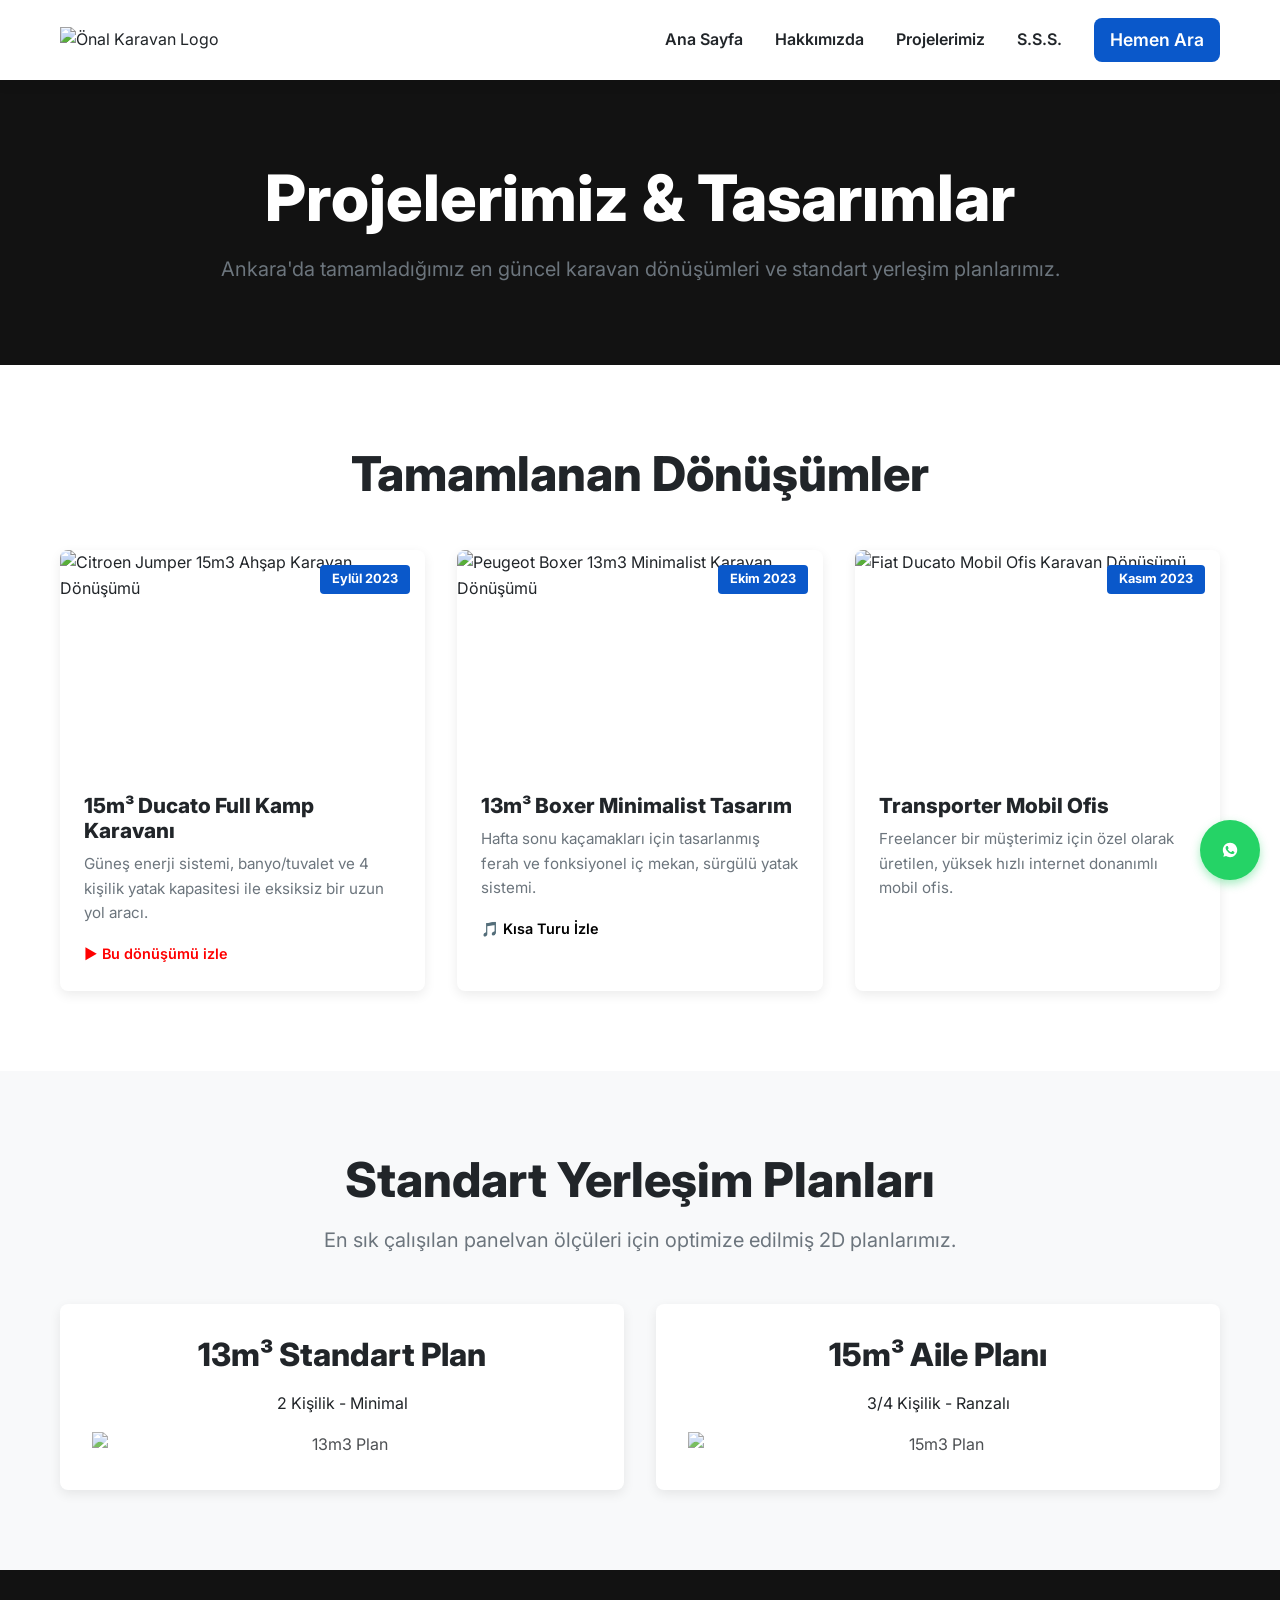
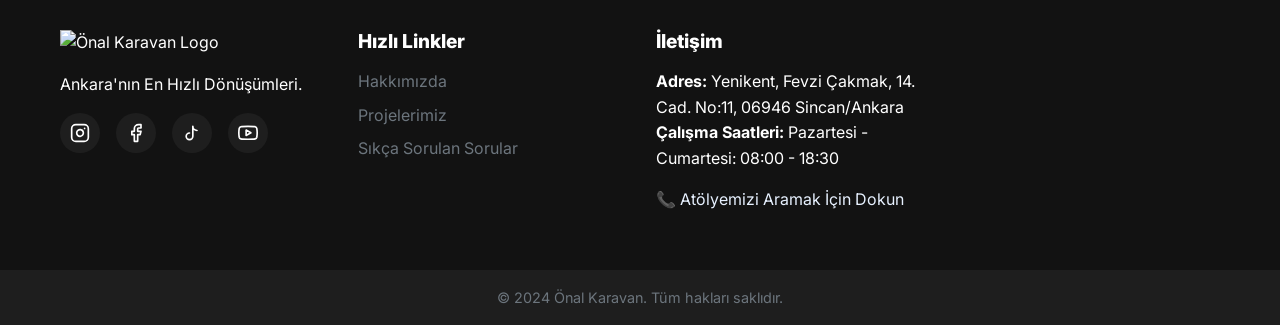
==== Onal_KaravanV3/galeri.html @ 4fa19313 "feat: launch premium V3 website with overhauled UI/UX and new documentation" ====
<!DOCTYPE html>
<html lang="tr">
<head>
    <meta charset="UTF-8">
    <meta name="viewport" content="width=device-width, initial-scale=1.0">
    <meta name="description" content="Önal Karavan galeri ve projeler. Ankara karavan imalatı öncesi/sonrası dönüşümleri ve 2D standart yerleşim planları.">
    <title>Galeri ve Projeler | Önal Karavan Ankara</title>
    <link rel="icon" href="data:image/svg+xml,<svg xmlns='http://www.w3.org/2000/svg' viewBox='0 0 100 100'><text y='.9em' font-size='90'>🚐</text></svg>">
    <link rel="stylesheet" href="css/style.css">
    <link rel="preconnect" href="https://fonts.googleapis.com">
    <link rel="preconnect" href="https://fonts.gstatic.com" crossorigin>
    <link href="https://fonts.googleapis.com/css2?family=Inter:wght@400;600;800&display=swap" rel="stylesheet">
</head>
    <header class="main-header">
        <div class="container header-container">
            <a href="index.html" class="logo">
                <img src="images/logo.png" alt="Önal Karavan Logo">
            </a>
            <button class="menu-toggle" id="mobile-menu-btn" aria-label="Menüyü Aç">
                <svg viewBox="0 0 24 24" width="24" height="24" fill="currentColor">
                    <path d="M3 18h18v-2H3v2zm0-5h18v-2H3v2zm0-7v2h18V6H3z"/>
                </svg>
            </button>
            <div class="menu-backdrop"></div>
            <nav class="main-nav">
                <div class="mobile-menu-header">
                    <span class="logo-text">Menü</span>
                    <button class="menu-close" aria-label="Menüyü Kapat">
                        <svg viewBox="0 0 24 24" width="24" height="24" fill="currentColor"><path d="M19 6.41L17.59 5 12 10.59 6.41 5 5 6.41 10.59 12 5 17.59 6.41 19 12 13.41 17.59 19 19 17.59 13.41 12z"/></svg>
                    </button>
                </div>
                <ul class="nav-links">
                    <li><a href="index.html">Ana Sayfa</a></li>
                    <li><a href="hakkimizda.html">Hakkımızda</a></li>
                    <li><a href="galeri.html">Projelerimiz</a></li>
                    <li><a href="sss.html">S.S.S.</a></li>
                    <li><a href="tel:05053507177" class="btn btn-primary" style="padding: 8px 16px;">Hemen Ara</a></li>
                </ul>
            </nav>
        </div>
    </header>

    <main>
        <!-- Page Header -->
        <section class="page-header" style="background-color: var(--bg-dark); color: var(--text-light); padding: 80px 0; text-align: center;">
            <div class="container">
                <h1 style="color: var(--text-light)">Projelerimiz & Tasarımlar</h1>
                <p class="subtitle" style="color: var(--text-muted)">Ankara'da tamamladığımız en güncel karavan dönüşümleri ve standart yerleşim planlarımız.</p>
            </div>
        </section>

        <!-- Project Gallery -->
        <section class="gallery-section section-padding">
            <div class="container">
                <h2 class="text-center mb-3">Tamamlanan Dönüşümler</h2>
                <div class="gallery-grid">
                    <!-- Project 1 -->
                    <div class="project-card">
                        <div class="project-img-wrapper">
                            <img src="images/galeri-1.jpg" alt="Citroen Jumper 15m3 Ahşap Karavan Dönüşümü" class="project-img" loading="lazy">
                            <span class="badge">Eylül 2023</span>
                        </div>
                        <div class="project-info">
                            <h3>15m³ Ducato Full Kamp Karavanı</h3>
                            <p>Güneş enerji sistemi, banyo/tuvalet ve 4 kişilik yatak kapasitesi ile eksiksiz bir uzun yol aracı.</p>
                            <div class="project-links mt-1">
                                <a href="#" class="social-link yt-link" aria-label="YouTube Videosunu İzle">▶ Bu dönüşümü izle</a>
                            </div>
                        </div>
                    </div>
                    <!-- Project 2 -->
                    <div class="project-card">
                        <div class="project-img-wrapper">
                            <img src="images/galeri-2.jpg" alt="Peugeot Boxer 13m3 Minimalist Karavan Dönüşümü" class="project-img" loading="lazy">
                            <span class="badge">Ekim 2023</span>
                        </div>
                        <div class="project-info">
                            <h3>13m³ Boxer Minimalist Tasarım</h3>
                            <p>Hafta sonu kaçamakları için tasarlanmış ferah ve fonksiyonel iç mekan, sürgülü yatak sistemi.</p>
                            <div class="project-links mt-1">
                                <a href="#" class="social-link tk-link" aria-label="TikTok Videosunu İzle">🎵 Kısa Turu İzle</a>
                            </div>
                        </div>
                    </div>
                    <!-- Project 3 -->
                    <div class="project-card">
                        <div class="project-img-wrapper">
                            <img src="images/galeri-3.jpg" alt="Fiat Ducato Mobil Ofis Karavan Dönüşümü" class="project-img" loading="lazy">
                            <span class="badge">Kasım 2023</span>
                        </div>
                        <div class="project-info">
                            <h3>Transporter Mobil Ofis</h3>
                            <p>Freelancer bir müşterimiz için özel olarak üretilen, yüksek hızlı internet donanımlı mobil ofis.</p>
                        </div>
                    </div>
                </div>
            </div>
        </section>

        <!-- Layout Plans -->
        <section class="plans-section section-padding" style="background-color: var(--bg-offwhite)">
            <div class="container">
                <h2 class="text-center mb-1">Standart Yerleşim Planları</h2>
                <p class="subtitle text-center mb-3">En sık çalışılan panelvan ölçüleri için optimize edilmiş 2D planlarımız.</p>
                <div class="plans-grid" style="display: grid; grid-template-columns: repeat(auto-fit, minmax(300px, 1fr)); gap: 2rem;">
                    <div class="plan-card" style="background:var(--bg-white); padding:2rem; border-radius:var(--border-radius); box-shadow:var(--box-shadow); text-align:center;">
                        <h3>13m³ Standart Plan</h3>
                        <p class="text-muted mb-1">2 Kişilik - Minimal</p>
                        <img src="https://images.unsplash.com/photo-1614620583792-74f0c7414df1?auto=format&fit=crop&w=400&q=80" alt="13m3 Plan" style="width:100%; height:auto; opacity:0.8;" loading="lazy">
                    </div>
                    <div class="plan-card" style="background:var(--bg-white); padding:2rem; border-radius:var(--border-radius); box-shadow:var(--box-shadow); text-align:center;">
                        <h3>15m³ Aile Planı</h3>
                        <p class="text-muted mb-1">3/4 Kişilik - Ranzalı</p>
                        <img src="https://images.unsplash.com/photo-1594918731557-0401d81bcbb9?auto=format&fit=crop&w=400&q=80" alt="15m3 Plan" style="width:100%; height:auto; opacity:0.8;" loading="lazy">
                    </div>
                </div>
            </div>
        </section>
    </main>

    <footer class="main-footer">
        <div class="container footer-container">
            <div class="footer-col brand-col">
                <a href="index.html" class="logo footer-logo">
                    <img src="images/logo.png" alt="Önal Karavan Logo">
                </a>
                <p class="mt-1">Ankara'nın En Hızlı Dönüşümleri.</p>
                <div class="social-icons mt-1">
                    <a href="https://www.instagram.com/onalkaravan/" target="_blank" rel="noopener noreferrer" aria-label="Instagram">
                        <svg xmlns="http://www.w3.org/2000/svg" width="20" height="20" viewBox="0 0 24 24" fill="none" stroke="currentColor" stroke-width="2" stroke-linecap="round" stroke-linejoin="round"><rect x="2" y="2" width="20" height="20" rx="5" ry="5"></rect><path d="M16 11.37A4 4 0 1 1 12.63 8 4 4 0 0 1 16 11.37z"></path><line x1="17.5" y1="6.5" x2="17.51" y2="6.5"></line></svg>
                    </a>
                    <a href="https://www.facebook.com/people/%C3%96nal-Karavan/100069736762715/" target="_blank" rel="noopener noreferrer" aria-label="Facebook">
                        <svg xmlns="http://www.w3.org/2000/svg" width="20" height="20" viewBox="0 0 24 24" fill="none" stroke="currentColor" stroke-width="2" stroke-linecap="round" stroke-linejoin="round"><path d="M18 2h-3a5 5 0 0 0-5 5v3H7v4h3v8h4v-8h3l1-4h-4V7a1 1 0 0 1 1-1h3z"></path></svg>
                    </a>
                    <a href="https://www.tiktok.com/@onalkaravan" target="_blank" rel="noopener noreferrer" aria-label="TikTok">
                        <svg xmlns="http://www.w3.org/2000/svg" width="20" height="20" viewBox="0 0 24 24" fill="none" stroke="currentColor" stroke-width="2" stroke-linecap="round" stroke-linejoin="round"><path d="M9 12a4 4 0 1 0 4 4V4a5 5 0 0 0 5 5"></path></svg>
                    </a>
                    <a href="https://www.youtube.com/@%C3%B6nalkaravan" target="_blank" rel="noopener noreferrer" aria-label="YouTube">
                        <svg xmlns="http://www.w3.org/2000/svg" width="20" height="20" viewBox="0 0 24 24" fill="none" stroke="currentColor" stroke-width="2" stroke-linecap="round" stroke-linejoin="round"><path d="M22.54 6.42a2.78 2.78 0 0 0-1.94-2C18.88 4 12 4 12 4s-6.88 0-8.6.46a2.78 2.78 0 0 0-1.94 2A29 29 0 0 0 1 11.75a29 29 0 0 0 .46 5.33 2.78 2.78 0 0 0 1.94 2c1.72.46 8.6.46 8.6.46s6.88 0 8.6-.46a2.78 2.78 0 0 0 1.94-2 29 29 0 0 0 .46-5.33 29 29 0 0 0-.46-5.33z"></path><polygon points="9.75 15.02 15.5 11.75 9.75 8.48 9.75 15.02"></polygon></svg>
                    </a>
                </div>
            </div>
            <div class="footer-col links-col">
                <h3>Hızlı Linkler</h3>
                <ul>
                    <li><a href="hakkimizda.html">Hakkımızda</a></li>
                    <li><a href="galeri.html">Projelerimiz</a></li>
                    <li><a href="sss.html">Sıkça Sorulan Sorular</a></li>
                </ul>
            </div>
            <div class="footer-col contact-col">
                <h3>İletişim</h3>
                <p><strong>Adres:</strong> Yenikent, Fevzi Çakmak, 14. Cad. No:11, 06946 Sincan/Ankara</p>
                <p><strong>Çalışma Saatleri:</strong> Pazartesi - Cumartesi: 08:00 - 18:30</p>
                <a href="tel:05053507177" class="footer-tel mt-1" style="display:block; color:var(--accent-blue-light)">📞 Atölyemizi Aramak İçin Dokun</a>
            </div>
            <div class="footer-col map-col">
                <div class="map-placeholder">
                    <iframe src="https://www.google.com/maps/embed?pb=!1m18!1m12!1m3!1d3055.515059894135!2d32.50874397638715!3d40.019278479733146!2m3!1f0!2f0!3f0!3m2!1i1024!2i768!4f13.1!3m3!1m2!1s0x14d331cbfb7247f9%3A0xa8d58f60cd1d45d2!2s%C3%96nal%20Karavan!5e0!3m2!1sen!2str!4v1776368117786!5m2!1sen!2str" width="100%" height="200" style="border:0; border-radius:var(--border-radius);" allowfullscreen="" loading="lazy" referrerpolicy="no-referrer-when-downgrade"></iframe>
                </div>
            </div>
        </div>
        <div class="footer-bottom mt-2">
            <div class="container text-center">
                <p>&copy; 2024 Önal Karavan. Tüm hakları saklıdır.</p>
            </div>
        </div>
    </footer>

    <a href="https://wa.me/905053507177?text=Merhaba%20Önal%20Karavan%2C%20dönüşüm%20ve%20tamirat%20hakkında%20bilgi%20almak%20istiyorum." class="floating-wa" target="_blank" rel="noopener noreferrer" aria-label="WhatsApp Destek">
        <svg viewBox="0 0 24 24" width="30" height="30" fill="white" aria-hidden="true">
            <title>WhatsApp ile İletişime Geçin</title>
            <path d="M12.031 6.172c-3.181 0-5.767 2.586-5.768 5.766-.001 1.298.38 2.27 1.019 3.287l-.582 2.128 2.182-.573c.978.58 1.911.928 3.145.929 3.178 0 5.767-2.587 5.768-5.766.001-3.187-2.575-5.77-5.764-5.771zm3.392 8.244c-.144.405-.837.774-1.17.824-.299.045-.677.063-1.092-.069-.252-.08-.575-.187-.988-.365-1.739-.751-2.874-2.502-2.961-2.617-.087-.116-.708-.94-.708-1.793s.448-1.273.607-1.446c.159-.173.346-.217.462-.217l.332.006c.106.005.249-.04.39.298.144.347.491 1.2.534 1.287.043.087.072.188.014.304-.058.116-.087.188-.173.289l-.26.304c-.087.086-.177.18-.076.354.101.174.449.741.964 1.201.662.591 1.221.774 1.394.86s.274.072.376-.043c.101-.116.433-.506.549-.68.116-.173.231-.144.39-.087.159.058 1.011.477 1.184.564.173.087.289.129.332.202.043.073.043.423-.101.827z"></path>
        </svg>
    </a>

    <script src="js/main.js"></script>
</html>
---- Onal_KaravanV3/css/style.css ----
/* ==========================================================================
   1. VARIABLES & BASE
   ========================================================================== */
:root {
    --bg-white: #FFFFFF;
    --bg-offwhite: #F8F9FA;
    --bg-dark: #121212;
    --bg-dark-accent: #1E1E1E;
    
    --accent-blue: #0A58CA; /* Powerful Blue */
    --accent-blue-hover: #084298;
    --accent-blue-light: #E7F1FF;
    
    --text-dark: #212529;
    --text-light: #FFFFFF;
    --text-muted: #6C757D;
    
    --success-green: #25D366; /* WhatsApp Green */
    --success-green-hover: #128C7E;
    
    --font-main: 'Inter', sans-serif;
    --border-radius: 8px;
    --transition-fast: 0.2s ease-in-out;
    --transition-normal: 0.3s ease-in-out;
    --box-shadow: 0 4px 12px rgba(0,0,0,0.08);
}

/* Base Reset */
* {
    margin: 0;
    padding: 0;
    box-sizing: border-box;
}

body {
    font-family: var(--font-main);
    color: var(--text-dark);
    background-color: var(--bg-white);
    line-height: 1.6;
    overflow-x: hidden;
    padding-top: 80px; /* Offset for fixed header */
}

img {
    max-width: 100%;
    height: auto;
    display: block;
}

a {
    text-decoration: none;
    color: inherit;
    transition: color var(--transition-fast);
}

button {
    font-family: inherit;
    cursor: pointer;
    border: none;
    background: none;
}

ul {
    list-style: none;
}

/* ==========================================================================
   2. UTILITIES & TYPOGRAPHY
   ========================================================================== */
.container {
    width: 100%;
    max-width: 1200px;
    margin: 0 auto;
    padding: 0 20px;
}

.text-center { text-align: center; }
.mt-1 { margin-top: 1rem; }
.mt-2 { margin-top: 2rem; }
.mt-3 { margin-top: 3rem; }
.mt-4 { margin-top: 4rem; }
.mb-1 { margin-bottom: 1rem; }
.mb-2 { margin-bottom: 2rem; }
.mb-3 { margin-bottom: 3rem; }
.mb-4 { margin-bottom: 4rem; }

.section-padding {
    padding: 80px 0;
}
@media (max-width: 768px) {
    .section-padding {
        padding: 40px 0;
    }
}

/* Typography */
h1, h2, h3, h4 {
    font-weight: 800;
    line-height: 1.2;
    margin-bottom: 1rem;
}

h1 { font-size: clamp(2rem, 8vw, 4rem); }
h2 { font-size: clamp(2rem, 4vw, 3rem); }
h3 { font-size: clamp(1.5rem, 3vw, 2rem); }

.subtitle {
    font-size: 1.25rem;
    color: var(--text-muted);
    font-weight: 400;
}

/* Buttons */
.btn {
    display: inline-flex;
    align-items: center;
    justify-content: center;
    padding: 14px 28px;
    font-weight: 600;
    font-size: 1.1rem;
    border-radius: var(--border-radius);
    transition: all var(--transition-fast);
}

.btn-primary {
    background-color: var(--accent-blue);
    color: var(--text-light);
}

.btn-primary:hover {
    background-color: var(--accent-blue-hover);
    transform: translateY(-2px);
    box-shadow: 0 6px 16px rgba(10, 88, 202, 0.3);
}

/* ==========================================================================
   3. LAYOUT (HEADER, MENU, FOOTER)
   ========================================================================== */
/* Header & Navigation */
.main-header {
    background-color: var(--bg-white);
    box-shadow: var(--box-shadow);
    position: fixed;
    top: 0;
    width: 100%;
    z-index: 1000;
    transition: transform 0.3s ease-in-out;
}

.nav-hidden {
    transform: translateY(-100%);
}

.header-container {
    display: flex;
    justify-content: space-between;
    align-items: center;
    height: 80px;
}

.logo {
    display: flex;
    align-items: center;
}

.logo-text {
    font-size: 1.5rem;
    font-weight: 800;
    color: var(--text-dark);
    letter-spacing: -0.5px;
}

.logo-accent {
    color: var(--accent-blue);
}

.main-nav .nav-links {
    display: flex;
    align-items: center;
    gap: 2rem;
}

.nav-links a:not(.btn) {
    font-weight: 600;
    color: var(--text-dark);
    position: relative;
    padding-bottom: 4px;
}

.nav-links a:not(.btn)::after {
    content: '';
    position: absolute;
    width: 0;
    height: 2px;
    bottom: -5px;
    left: 0;
    background-color: var(--accent-blue);
    transition: width 0.3s ease-in-out;
}

.nav-links a:not(.btn):hover::after {
    width: 100%;
}

/* Mobile Menu Toggle */
.menu-toggle {
    display: none;
    color: var(--text-dark);
}

/* Footer */
.main-footer {
    background-color: var(--bg-dark);
    color: var(--text-light);
    padding-top: 60px;
}

.footer-container {
    display: grid;
    grid-template-columns: repeat(auto-fit, minmax(250px, 1fr));
    gap: 2rem;
    margin-bottom: 2rem;
}

.footer-col h3 {
    font-size: 1.2rem;
    margin-bottom: 1rem;
    color: var(--text-light);
}

.footer-col ul li {
    margin-bottom: 0.5rem;
}

.footer-col ul li a {
    color: var(--text-muted);
}

.footer-col ul li a:hover {
    color: var(--text-light);
}

.social-icons {
    display: flex;
    gap: 1rem;
}

.social-icons a {
    display: flex;
    align-items: center;
    justify-content: center;
    width: 40px;
    height: 40px;
    background-color: var(--bg-dark-accent);
    border-radius: 50%;
    color: var(--text-light);
    transition: all var(--transition-normal);
}

.social-icons a:hover {
    transform: scale(1.15) translateY(-3px);
}

.social-icons a[aria-label="Instagram"]:hover {
    background: radial-gradient(circle at 30% 107%, #fdf497 0%, #fdf497 5%, #fd5949 45%, #d6249f 60%, #285AEB 90%);
    box-shadow: 0 6px 15px rgba(214, 36, 159, 0.4);
}

.social-icons a[aria-label="Facebook"]:hover {
    background-color: #1877F2;
    box-shadow: 0 6px 15px rgba(24, 119, 242, 0.4);
}

.social-icons a[aria-label="TikTok"]:hover {
    background-color: #000000;
    box-shadow: -2px 6px 10px rgba(254, 44, 85, 0.4), 2px 6px 10px rgba(37, 244, 238, 0.4);
}

.social-icons a[aria-label="YouTube"]:hover {
    background-color: #FF0000;
    box-shadow: 0 6px 15px rgba(255, 0, 0, 0.4);
}

.footer-bottom {
    background-color: var(--bg-dark-accent);
    padding: 1rem 0;
    color: var(--text-muted);
    font-size: 0.9rem;
}

/* Floating WhatsApp */
.floating-wa {
    position: fixed;
    bottom: 20px;
    right: 20px;
    background-color: var(--success-green);
    color: white;
    width: 60px;
    height: 60px;
    border-radius: 50%;
    display: flex;
    align-items: center;
    justify-content: center;
    box-shadow: 0 4px 10px rgba(37, 211, 102, 0.4);
    z-index: 999;
    transition: transform var(--transition-fast), background-color var(--transition-fast);
}

.floating-wa:hover {
    transform: scale(1.1);
    background-color: var(--success-green-hover);
}

.menu-backdrop {
    display: none;
    position: fixed;
    top: 0; left: 0; width: 100%; height: 100%;
    background: rgba(0,0,0,0.6);
    z-index: 998;
    opacity: 0;
    transition: opacity var(--transition-normal);
}
.menu-backdrop.active {
    display: block;
    opacity: 1;
}

.mobile-menu-header {
    display: none;
}

/* Mobile Responsive Adjustments */
@media (max-width: 768px) {
    .menu-toggle {
        display: block;
    }
    
    .mobile-menu-header {
        display: flex;
        justify-content: space-between;
        align-items: center;
        width: 100%;
        padding: 0 1rem 1rem 1rem;
        border-bottom: 1px solid rgba(0,0,0,0.1);
        margin-bottom: 1rem;
    }
    .menu-close {
        background: none;
        border: none;
        font-size: 1.5rem;
        color: var(--text-dark);
        cursor: pointer;
    }

    .main-nav {
        position: fixed;
        top: 0;
        right: -100%;
        width: 85%;
        max-width: 320px;
        height: 100vh;
        background-color: var(--bg-white);
        box-shadow: -4px 0 10px rgba(0,0,0,0.1);
        display: flex;
        flex-direction: column;
        padding: 2rem 1rem;
        z-index: 999;
        transition: right var(--transition-normal);
    }
    
    .main-nav.active {
        right: 0;
    }
    
    .main-nav .nav-links {
        flex-direction: column;
        gap: 1.5rem;
        align-items: flex-start;
        padding-left: 1rem;
    }
    
    .footer-container {
        grid-template-columns: 1fr;
        gap: 2rem;
    }
}

/* ==========================================================================
   4. PAGE & COMPONENT STYLES
   ========================================================================== */
/* --- Home Page Specific Styles --- */

/* Hero Section */
.hero-section {
    position: relative;
    height: 85vh;
    min-height: 600px;
    display: flex;
    align-items: center;
    justify-content: center;
    color: var(--text-light);
    overflow: hidden;
    clip-path: polygon(0 0, 100% 0, 100% calc(100% - 80px), 0 100%);
}

.hero-bg {
    position: absolute;
    top: 0;
    left: 0;
    width: 100%;
    height: 100%;
    z-index: -1;
}

.hero-img {
    width: 100%;
    height: 100%;
    object-fit: cover;
}

.hero-overlay {
    position: absolute;
    top: 0;
    left: 0;
    width: 100%;
    height: 100%;
    background: linear-gradient(to right, rgba(0,0,0,0.8) 0%, rgba(0,0,0,0.5) 50%, rgba(0,0,0,0.2) 100%);
}



.hero-content {
    position: relative;
    z-index: 3;
    max-width: 800px;
}

.hero-content h1 {
    color: var(--text-light);
    text-shadow: 0 4px 12px rgba(0,0,0,0.6);
}

.text-accent {
    color: var(--accent-blue);
    display: block;
}

.hero-subtext {
    font-size: 1.2rem;
    max-width: 600px;
    text-shadow: 0 4px 12px rgba(0,0,0,0.8);
}

/* Services Grid */
.services-section {
    background-color: #F3F4F6;
    position: relative;
}

.services-grid {
    display: grid;
    grid-template-columns: repeat(2, 1fr);
    gap: 2rem;
}

.service-card {
    background-color: #FFFFFF;
    padding: 2.5rem;
    border-radius: 16px;
    transition: transform var(--transition-normal), box-shadow var(--transition-normal);
    box-shadow: 0 10px 25px -5px rgba(0, 0, 0, 0.05);
}

.service-card:hover {
    transform: translateY(-5px);
    box-shadow: 0 15px 35px rgba(0,0,0,0.12);
}

.service-icon {
    font-size: 2.5rem;
    margin-bottom: 1rem;
    background-color: var(--accent-blue-light);
    width: 60px;
    height: 60px;
    display: flex;
    align-items: center;
    justify-content: center;
    border-radius: 12px;
    transition: transform var(--transition-normal);
}

.service-card:hover .service-icon {
    transform: scale(1.1) translateY(-5px);
}

@media (max-width: 768px) {
    .services-grid {
        grid-template-columns: 1fr;
    }
}

/* Trust Section */
.trust-section {
    position: relative;
    padding-bottom: 120px; /* Space for the bottom triangle */
}

.trust-bg-wrapper {
    background-color: var(--accent-blue);
    background-image: linear-gradient(135deg, var(--accent-blue) 0%, var(--accent-blue-hover) 100%);
    padding: 80px 0;
    position: relative;
    z-index: 1;
    clip-path: polygon(0 0, 100% 0, 100% calc(100% - 80px), 0 100%);
}

.checkmarks {
    display: flex;
    justify-content: center;
    gap: 2rem;
    flex-wrap: wrap;
}

.checkmark-item {
    font-size: 1.1rem;
    font-weight: 600;
    color: var(--accent-blue);
    background-color: #FFFFFF;
    box-shadow: 0 4px 12px rgba(0,0,0,0.1);
    padding: 8px 20px;
    border-radius: 50px;
}

/* Slider Section */
.slider-wrapper {
    max-width: 800px;
    margin: 0 auto;
    margin-bottom: 4rem;
    border-radius: var(--border-radius);
    overflow: hidden;
    box-shadow: 0 15px 35px rgba(0,0,0,0.2);
    background-color: #000;
    aspect-ratio: 16/9;
}

.slider-container {
    position: relative;
    width: 100%;
    height: 100%;
}

.slide {
    position: absolute;
    top: 0;
    left: 0;
    width: 100%;
    height: 100%;
    opacity: 0;
    transition: opacity 0.8s ease-in-out;
    display: flex;
    align-items: center;
    justify-content: center;
}

.slide.active {
    opacity: 1;
    z-index: 2;
}

.slide img {
    width: 100%;
    height: 100%;
    object-fit: cover;
}

.slide-label {
    position: absolute;
    top: 20px;
    left: 20px;
    background-color: rgba(0,0,0,0.7);
    color: white;
    padding: 8px 16px;
    font-weight: bold;
    border-radius: 4px;
    z-index: 5;
    letter-spacing: 1px;
}

.before-label { border-left: 4px solid #FFC107; }
.after-label { border-left: 4px solid var(--success-green); }

.slider-controls {
    position: absolute;
    top: 50%;
    left: 0;
    width: 100%;
    transform: translateY(-50%);
    display: flex;
    justify-content: space-between;
    padding: 0 1rem;
    z-index: 10;
    pointer-events: none;
}

.slider-btn {
    pointer-events: auto;
    background: rgba(255,255,255,0.2);
    backdrop-filter: blur(4px);
    width: 40px;
    height: 40px;
    border-radius: 50%;
    display: flex;
    align-items: center;
    justify-content: center;
    color: white;
    transition: background var(--transition-fast);
}

.slider-btn:hover {
    background: rgba(255,255,255,0.6);
    color: var(--text-dark);
}

.slider-dots {
    position: absolute;
    bottom: 20px;
    left: 50%;
    transform: translateX(-50%);
    display: flex;
    gap: 0.5rem;
    z-index: 10;
}

.slider-dot {
    width: 10px;
    height: 10px;
    border-radius: 50%;
    background: rgba(255,255,255,0.4);
    cursor: pointer;
    transition: background var(--transition-fast), transform var(--transition-fast);
}

.slider-dot.active {
    background: white;
    transform: scale(1.2);
}

/* Reviews */
.reviews-grid {
    display: grid;
    grid-template-columns: repeat(auto-fit, minmax(280px, 1fr));
    gap: 1.5rem;
    max-width: 800px;
    margin: 0 auto;
}

.review-card {
    background-color: var(--bg-white);
    padding: 2.5rem;
    border-radius: 16px;
    text-align: left;
    box-shadow: 0 10px 30px rgba(0,0,0,0.15);
    position: relative;
    color: var(--text-dark);
    transition: transform 0.3s ease;
}

.review-card:hover {
    transform: translateY(-5px);
}

.review-card::before {
    content: '"';
    font-size: 4rem;
    color: var(--accent-blue-light);
    position: absolute;
    top: 10px;
    right: 20px;
    font-family: Georgia, serif;
    line-height: 1;
    opacity: 0.7;
}

.stars {
    color: #FFC107;
    font-size: 1.2rem;
    margin-bottom: 1rem;
    position: relative;
    z-index: 1;
}

.review-card p {
    font-size: 1.05rem;
    font-style: normal;
    color: #4B5563;
    line-height: 1.6;
    margin-bottom: 1.5rem;
    position: relative;
    z-index: 1;
}

.review-card span {
    font-weight: 700;
    color: var(--accent-blue);
    display: block;
}

/* --- About Page Styles --- */
.about-grid {
    display: grid;
    grid-template-columns: 1fr 1fr;
    gap: 4rem;
    align-items: center;
}

@media (max-width: 768px) {
    .about-grid {
        grid-template-columns: 1fr;
        gap: 2rem;
    }
}

/* --- Gallery Page Styles --- */
.gallery-grid {
    display: grid;
    grid-template-columns: repeat(auto-fill, minmax(280px, 1fr));
    gap: 2rem;
}

.project-card {
    background-color: var(--bg-white);
    border-radius: var(--border-radius);
    overflow: hidden;
    box-shadow: var(--box-shadow);
    transition: transform var(--transition-normal);
}

.project-card:hover {
    transform: translateY(-5px);
}

.project-img-wrapper {
    position: relative;
    height: 220px;
}

.project-img-wrapper img {
    width: 100%;
    height: 100%;
    object-fit: cover;
}

.badge {
    position: absolute;
    top: 15px;
    right: 15px;
    background-color: var(--accent-blue);
    color: white;
    padding: 4px 12px;
    border-radius: 4px;
    font-size: 0.8rem;
    font-weight: bold;
}

.project-info {
    padding: 1.5rem;
}

.project-info h3 {
    font-size: 1.3rem;
    margin-bottom: 0.5rem;
}

.project-info p {
    color: var(--text-muted);
    font-size: 0.95rem;
}

.social-link {
    display: inline-flex;
    align-items: center;
    font-weight: 600;
    font-size: 0.9rem;
}

.yt-link { color: #FF0000; }
.tk-link { color: #000000; }
.social-link:hover { text-decoration: underline; }

/* --- FAQ/Accordion Styles --- */
.accordion {
    display: flex;
    flex-direction: column;
    gap: 1rem;
}

.accordion-item {
    border: 1px solid #E0E0E0;
    border-radius: var(--border-radius);
    background-color: var(--bg-white);
    overflow: hidden;
}

.accordion-header {
    width: 100%;
    text-align: left;
    padding: 1.5rem;
    display: flex;
    justify-content: space-between;
    align-items: center;
    background-color: var(--bg-offwhite);
    font-size: 1.1rem;
    font-weight: 600;
    color: var(--text-dark);
    transition: background-color var(--transition-fast);
}

.accordion-header:hover {
    background-color: #EFEFEF;
}

.accordion-icon {
    font-size: 1.5rem;
    font-weight: 400;
    transition: transform var(--transition-fast);
    color: var(--accent-blue);
}

.accordion-header[aria-expanded="true"] .accordion-icon {
    transform: rotate(45deg);
}

.accordion-content {
    max-height: 0;
    overflow: hidden;
    transition: max-height 0.3s ease-out;
    background-color: var(--bg-white);
}

.accordion-content p {
    padding: 1.5rem;
    padding-top: 0;
    color: var(--text-muted);
}
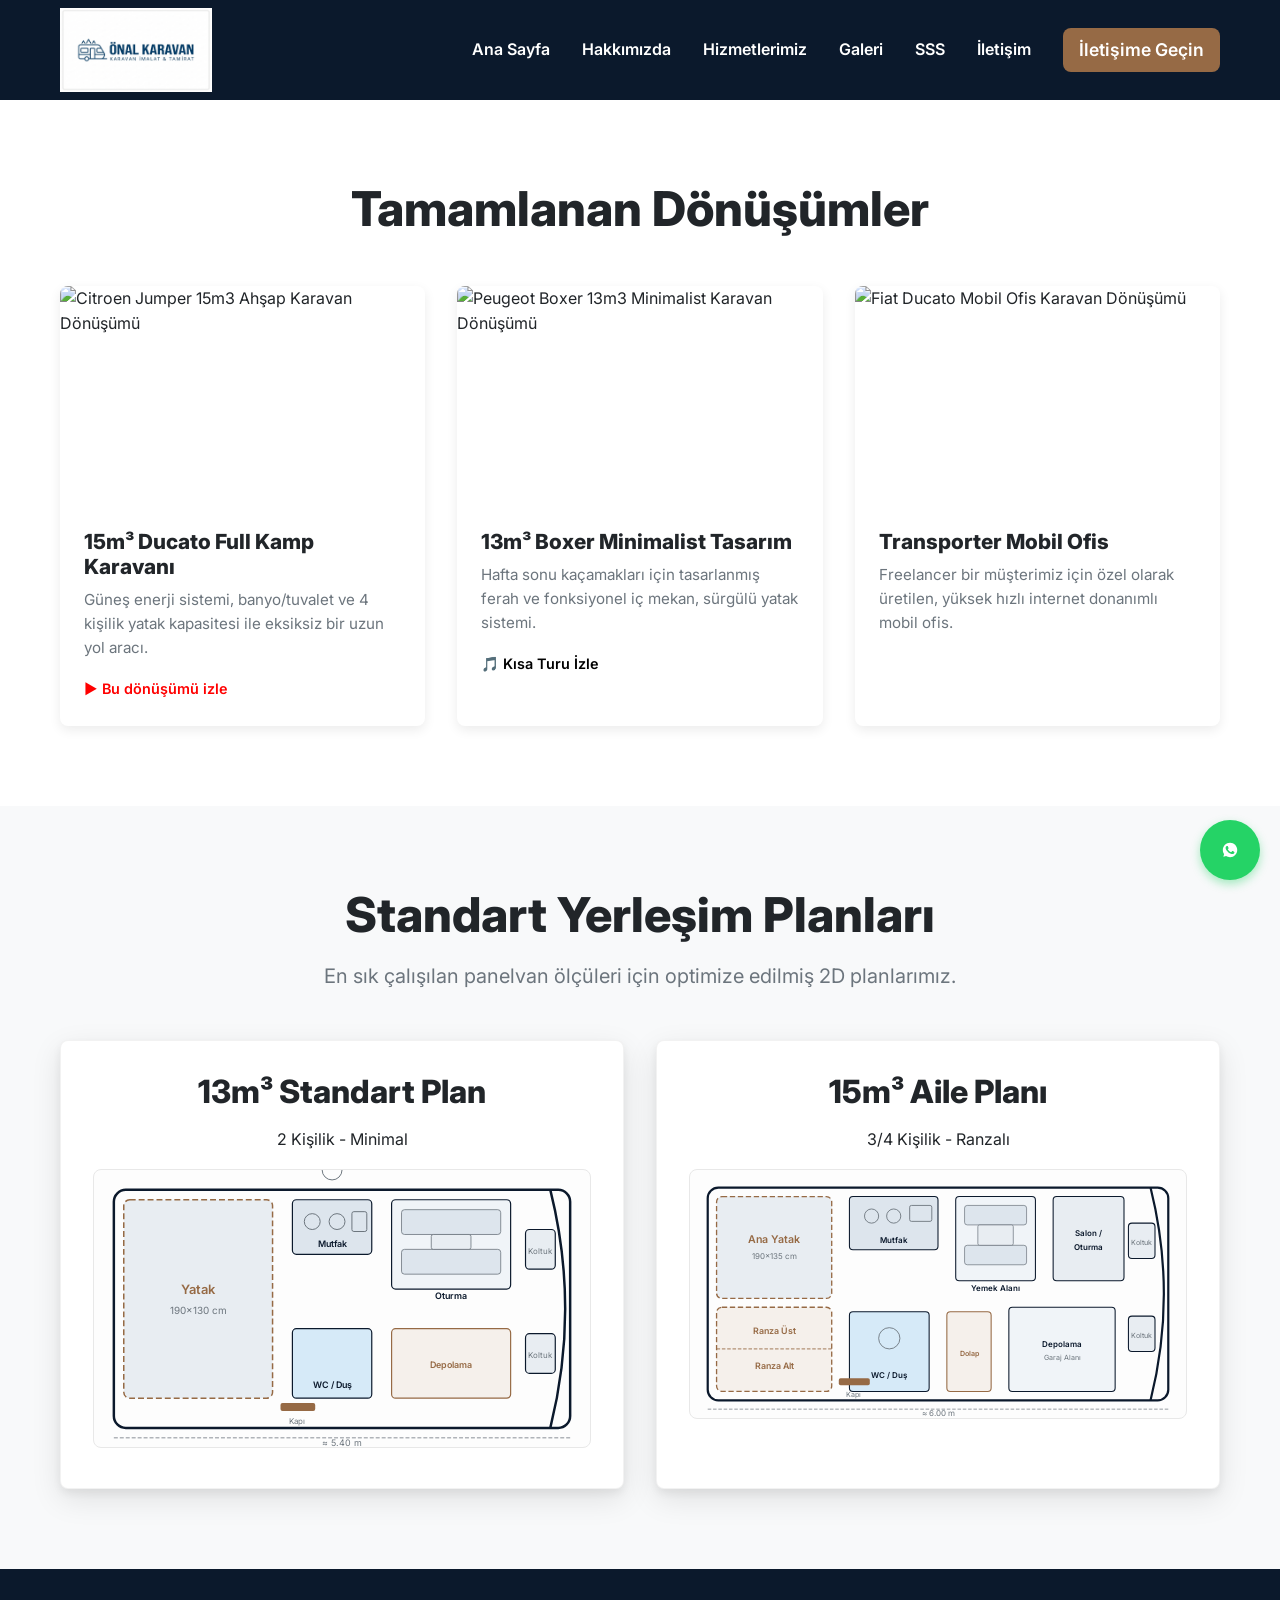
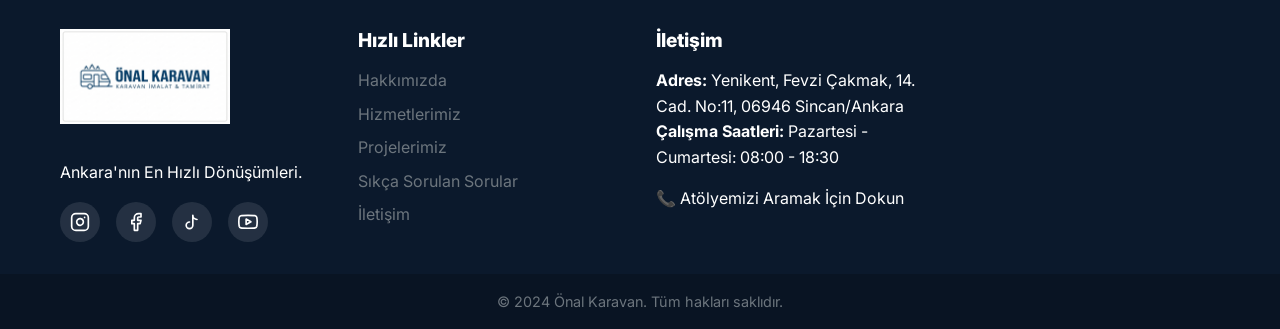
==== commit 801a513f: "Update website: multi-page architecture, premium styling, and automated testimonials" ====
--- a/Onal_KaravanV3/galeri.html
+++ b/Onal_KaravanV3/galeri.html
@@ -11,10 +11,11 @@
     <link rel="preconnect" href="https://fonts.gstatic.com" crossorigin>
     <link href="https://fonts.googleapis.com/css2?family=Inter:wght@400;600;800&display=swap" rel="stylesheet">
 </head>
+<body>
     <header class="main-header">
         <div class="container header-container">
             <a href="index.html" class="logo">
-                <img src="images/logo.png" alt="Önal Karavan Logo">
+                <img src="images/OnalKaravanLogo-BannerVersion.png" alt="Önal Karavan Logo">
             </a>
             <button class="menu-toggle" id="mobile-menu-btn" aria-label="Menüyü Aç">
                 <svg viewBox="0 0 24 24" width="24" height="24" fill="currentColor">
@@ -32,23 +33,17 @@
                 <ul class="nav-links">
                     <li><a href="index.html">Ana Sayfa</a></li>
                     <li><a href="hakkimizda.html">Hakkımızda</a></li>
-                    <li><a href="galeri.html">Projelerimiz</a></li>
-                    <li><a href="sss.html">S.S.S.</a></li>
-                    <li><a href="tel:05053507177" class="btn btn-primary" style="padding: 8px 16px;">Hemen Ara</a></li>
+                    <li><a href="hizmetlerimiz.html">Hizmetlerimiz</a></li>
+                    <li><a href="galeri.html">Galeri</a></li>
+                    <li><a href="sss.html">SSS</a></li>
+                    <li><a href="iletisim.html">İletişim</a></li>
+                    <li><a href="iletisim.html" class="btn btn-primary" style="padding: 8px 16px;">İletişime Geçin</a></li>
                 </ul>
             </nav>
         </div>
     </header>
 
     <main>
-        <!-- Page Header -->
-        <section class="page-header" style="background-color: var(--bg-dark); color: var(--text-light); padding: 80px 0; text-align: center;">
-            <div class="container">
-                <h1 style="color: var(--text-light)">Projelerimiz & Tasarımlar</h1>
-                <p class="subtitle" style="color: var(--text-muted)">Ankara'da tamamladığımız en güncel karavan dönüşümleri ve standart yerleşim planlarımız.</p>
-            </div>
-        </section>
-
         <!-- Project Gallery -->
         <section class="gallery-section section-padding">
             <div class="container">
@@ -103,15 +98,104 @@
                 <h2 class="text-center mb-1">Standart Yerleşim Planları</h2>
                 <p class="subtitle text-center mb-3">En sık çalışılan panelvan ölçüleri için optimize edilmiş 2D planlarımız.</p>
                 <div class="plans-grid" style="display: grid; grid-template-columns: repeat(auto-fit, minmax(300px, 1fr)); gap: 2rem;">
-                    <div class="plan-card" style="background:var(--bg-white); padding:2rem; border-radius:var(--border-radius); box-shadow:var(--box-shadow); text-align:center;">
+                    <div class="plan-card" style="background:var(--bg-white); padding:2rem; border-radius:var(--border-radius); box-shadow: 0 10px 30px rgba(0,0,0,0.1), 0 4px 8px rgba(0,0,0,0.06); border: 1px solid rgba(0,0,0,0.05); text-align:center;">
                         <h3>13m³ Standart Plan</h3>
                         <p class="text-muted mb-1">2 Kişilik - Minimal</p>
-                        <img src="https://images.unsplash.com/photo-1614620583792-74f0c7414df1?auto=format&fit=crop&w=400&q=80" alt="13m3 Plan" style="width:100%; height:auto; opacity:0.8;" loading="lazy">
-                    </div>
-                    <div class="plan-card" style="background:var(--bg-white); padding:2rem; border-radius:var(--border-radius); box-shadow:var(--box-shadow); text-align:center;">
+                        <svg viewBox="0 0 500 280" xmlns="http://www.w3.org/2000/svg" style="width:100%; height:auto; background:#FDFDFD; border-radius:8px; border:1px solid #E8E8E8;" aria-label="13m³ Karavan İç Yerleşim Planı - 2 Kişilik Minimal">
+                            <!-- Van outline -->
+                            <rect x="20" y="20" width="460" height="240" rx="12" ry="12" fill="none" stroke="#0B192C" stroke-width="2.5"/>
+                            <!-- Cab area -->
+                            <path d="M460 20 Q490 140 460 260" fill="none" stroke="#0B192C" stroke-width="2.5"/>
+                            <rect x="435" y="60" width="30" height="40" rx="4" fill="#E8EDF2" stroke="#0B192C" stroke-width="1.2"/>
+                            <rect x="435" y="165" width="30" height="40" rx="4" fill="#E8EDF2" stroke="#0B192C" stroke-width="1.2"/>
+                            <text x="450" y="85" font-size="8" fill="#6C757D" text-anchor="middle" font-family="Inter, sans-serif">Koltuk</text>
+                            <text x="450" y="190" font-size="8" fill="#6C757D" text-anchor="middle" font-family="Inter, sans-serif">Koltuk</text>
+                            <!-- Bed area -->
+                            <rect x="30" y="30" width="150" height="200" rx="6" fill="#E8EDF2" stroke="#966A45" stroke-width="1.5" stroke-dasharray="6 3"/>
+                            <text x="105" y="125" font-size="13" fill="#966A45" text-anchor="middle" font-weight="600" font-family="Inter, sans-serif">Yatak</text>
+                            <text x="105" y="145" font-size="10" fill="#6C757D" text-anchor="middle" font-family="Inter, sans-serif">190×130 cm</text>
+                            <!-- Kitchen counter -->
+                            <rect x="200" y="30" width="80" height="55" rx="4" fill="#DDE5ED" stroke="#0B192C" stroke-width="1.2"/>
+                            <circle cx="220" cy="52" r="8" fill="none" stroke="#6C757D" stroke-width="1"/>
+                            <circle cx="245" cy="52" r="8" fill="none" stroke="#6C757D" stroke-width="1"/>
+                            <rect x="260" y="42" width="15" height="20" rx="2" fill="none" stroke="#6C757D" stroke-width="1"/>
+                            <text x="240" y="78" font-size="9" fill="#0B192C" text-anchor="middle" font-weight="600" font-family="Inter, sans-serif">Mutfak</text>
+                            <!-- Dinette / Seating -->
+                            <rect x="300" y="30" width="120" height="90" rx="4" fill="#F0F4F8" stroke="#0B192C" stroke-width="1.2"/>
+                            <rect x="310" y="40" width="100" height="25" rx="3" fill="#DDE5ED" stroke="#6C757D" stroke-width="0.8"/>
+                            <rect x="310" y="80" width="100" height="25" rx="3" fill="#DDE5ED" stroke="#6C757D" stroke-width="0.8"/>
+                            <rect x="340" y="65" width="40" height="15" rx="2" fill="#E8EDF2" stroke="#6C757D" stroke-width="0.8"/>
+                            <text x="360" y="130" font-size="9" fill="#0B192C" text-anchor="middle" font-weight="600" font-family="Inter, sans-serif">Oturma</text>
+                            <!-- Wet room / WC -->
+                            <rect x="200" y="160" width="80" height="70" rx="4" fill="#D6EAF8" stroke="#0B192C" stroke-width="1.2"/>
+                            <circle cx="240" y="185" r="10" fill="none" stroke="#6C757D" stroke-width="1"/>
+                            <text x="240" y="220" font-size="9" fill="#0B192C" text-anchor="middle" font-weight="600" font-family="Inter, sans-serif">WC / Duş</text>
+                            <!-- Storage -->
+                            <rect x="300" y="160" width="120" height="70" rx="4" fill="#F5F0EB" stroke="#966A45" stroke-width="1.2"/>
+                            <text x="360" y="200" font-size="9" fill="#966A45" text-anchor="middle" font-weight="600" font-family="Inter, sans-serif">Depolama</text>
+                            <!-- Door -->
+                            <rect x="188" y="235" width="35" height="8" rx="2" fill="#966A45"/>
+                            <text x="205" y="256" font-size="8" fill="#6C757D" text-anchor="middle" font-family="Inter, sans-serif">Kapı</text>
+                            <!-- Dimension lines -->
+                            <line x1="20" y1="270" x2="480" y2="270" stroke="#6C757D" stroke-width="0.8" stroke-dasharray="4 2"/>
+                            <text x="250" y="278" font-size="9" fill="#6C757D" text-anchor="middle" font-family="Inter, sans-serif">≈ 5.40 m</text>
+                        </svg>
+                    </div>
+                    <div class="plan-card" style="background:var(--bg-white); padding:2rem; border-radius:var(--border-radius); box-shadow: 0 10px 30px rgba(0,0,0,0.1), 0 4px 8px rgba(0,0,0,0.06); border: 1px solid rgba(0,0,0,0.05); text-align:center;">
                         <h3>15m³ Aile Planı</h3>
                         <p class="text-muted mb-1">3/4 Kişilik - Ranzalı</p>
-                        <img src="https://images.unsplash.com/photo-1594918731557-0401d81bcbb9?auto=format&fit=crop&w=400&q=80" alt="15m3 Plan" style="width:100%; height:auto; opacity:0.8;" loading="lazy">
+                        <svg viewBox="0 0 560 280" xmlns="http://www.w3.org/2000/svg" style="width:100%; height:auto; background:#FDFDFD; border-radius:8px; border:1px solid #E8E8E8;" aria-label="15m³ Karavan İç Yerleşim Planı - 3/4 Kişilik Aile">
+                            <!-- Van outline -->
+                            <rect x="20" y="20" width="520" height="240" rx="12" ry="12" fill="none" stroke="#0B192C" stroke-width="2.5"/>
+                            <!-- Cab area -->
+                            <path d="M520 20 Q550 140 520 260" fill="none" stroke="#0B192C" stroke-width="2.5"/>
+                            <rect x="495" y="60" width="30" height="40" rx="4" fill="#E8EDF2" stroke="#0B192C" stroke-width="1.2"/>
+                            <rect x="495" y="165" width="30" height="40" rx="4" fill="#E8EDF2" stroke="#0B192C" stroke-width="1.2"/>
+                            <text x="510" y="85" font-size="8" fill="#6C757D" text-anchor="middle" font-family="Inter, sans-serif">Koltuk</text>
+                            <text x="510" y="190" font-size="8" fill="#6C757D" text-anchor="middle" font-family="Inter, sans-serif">Koltuk</text>
+                            <!-- Main bed -->
+                            <rect x="30" y="30" width="130" height="115" rx="6" fill="#E8EDF2" stroke="#966A45" stroke-width="1.5" stroke-dasharray="6 3"/>
+                            <text x="95" y="82" font-size="12" fill="#966A45" text-anchor="middle" font-weight="600" font-family="Inter, sans-serif">Ana Yatak</text>
+                            <text x="95" y="100" font-size="9" fill="#6C757D" text-anchor="middle" font-family="Inter, sans-serif">190×135 cm</text>
+                            <!-- Bunk beds -->
+                            <rect x="30" y="155" width="130" height="95" rx="6" fill="#F5F0EB" stroke="#966A45" stroke-width="1.5" stroke-dasharray="6 3"/>
+                            <line x1="30" y1="202" x2="160" y2="202" stroke="#966A45" stroke-width="1" stroke-dasharray="4 2"/>
+                            <text x="95" y="185" font-size="10" fill="#966A45" text-anchor="middle" font-weight="600" font-family="Inter, sans-serif">Ranza Üst</text>
+                            <text x="95" y="225" font-size="10" fill="#966A45" text-anchor="middle" font-weight="600" font-family="Inter, sans-serif">Ranza Alt</text>
+                            <!-- Kitchen -->
+                            <rect x="180" y="30" width="100" height="60" rx="4" fill="#DDE5ED" stroke="#0B192C" stroke-width="1.2"/>
+                            <circle cx="205" cy="52" r="8" fill="none" stroke="#6C757D" stroke-width="1"/>
+                            <circle cx="230" cy="52" r="8" fill="none" stroke="#6C757D" stroke-width="1"/>
+                            <rect x="248" y="40" width="25" height="18" rx="2" fill="none" stroke="#6C757D" stroke-width="1"/>
+                            <text x="230" y="82" font-size="9" fill="#0B192C" text-anchor="middle" font-weight="600" font-family="Inter, sans-serif">Mutfak</text>
+                            <!-- Dinette -->
+                            <rect x="300" y="30" width="90" height="95" rx="4" fill="#F0F4F8" stroke="#0B192C" stroke-width="1.2"/>
+                            <rect x="310" y="40" width="70" height="22" rx="3" fill="#DDE5ED" stroke="#6C757D" stroke-width="0.8"/>
+                            <rect x="310" y="85" width="70" height="22" rx="3" fill="#DDE5ED" stroke="#6C757D" stroke-width="0.8"/>
+                            <rect x="325" y="62" width="40" height="23" rx="2" fill="#E8EDF2" stroke="#6C757D" stroke-width="0.8"/>
+                            <text x="345" y="137" font-size="9" fill="#0B192C" text-anchor="middle" font-weight="600" font-family="Inter, sans-serif">Yemek Alanı</text>
+                            <!-- WC / Shower -->
+                            <rect x="180" y="160" width="90" height="90" rx="4" fill="#D6EAF8" stroke="#0B192C" stroke-width="1.2"/>
+                            <circle cx="225" cy="190" r="12" fill="none" stroke="#6C757D" stroke-width="1"/>
+                            <text x="225" y="235" font-size="9" fill="#0B192C" text-anchor="middle" font-weight="600" font-family="Inter, sans-serif">WC / Duş</text>
+                            <!-- Wardrobe + Storage -->
+                            <rect x="290" y="160" width="50" height="90" rx="4" fill="#F5F0EB" stroke="#966A45" stroke-width="1.2"/>
+                            <text x="315" y="210" font-size="8" fill="#966A45" text-anchor="middle" font-weight="600" font-family="Inter, sans-serif">Dolap</text>
+                            <!-- Large storage -->
+                            <rect x="360" y="155" width="120" height="95" rx="4" fill="#F0F4F8" stroke="#0B192C" stroke-width="1.2"/>
+                            <text x="420" y="200" font-size="9" fill="#0B192C" text-anchor="middle" font-weight="600" font-family="Inter, sans-serif">Depolama</text>
+                            <text x="420" y="215" font-size="8" fill="#6C757D" text-anchor="middle" font-family="Inter, sans-serif">Garaj Alanı</text>
+                            <!-- Lounge -->
+                            <rect x="410" y="30" width="80" height="95" rx="4" fill="#E8EDF2" stroke="#0B192C" stroke-width="1.2"/>
+                            <text x="450" y="75" font-size="9" fill="#0B192C" text-anchor="middle" font-weight="600" font-family="Inter, sans-serif">Salon /</text>
+                            <text x="450" y="90" font-size="9" fill="#0B192C" text-anchor="middle" font-weight="600" font-family="Inter, sans-serif">Oturma</text>
+                            <!-- Door -->
+                            <rect x="168" y="235" width="35" height="8" rx="2" fill="#966A45"/>
+                            <text x="185" y="256" font-size="8" fill="#6C757D" text-anchor="middle" font-family="Inter, sans-serif">Kapı</text>
+                            <!-- Dimension lines -->
+                            <line x1="20" y1="270" x2="540" y2="270" stroke="#6C757D" stroke-width="0.8" stroke-dasharray="4 2"/>
+                            <text x="280" y="278" font-size="9" fill="#6C757D" text-anchor="middle" font-family="Inter, sans-serif">≈ 6.00 m</text>
+                        </svg>
                     </div>
                 </div>
             </div>
@@ -122,7 +206,7 @@
         <div class="container footer-container">
             <div class="footer-col brand-col">
                 <a href="index.html" class="logo footer-logo">
-                    <img src="images/logo.png" alt="Önal Karavan Logo">
+                    <img src="images/OnalKaravanLogo-BannerVersion.png" alt="Önal Karavan Logo">
                 </a>
                 <p class="mt-1">Ankara'nın En Hızlı Dönüşümleri.</p>
                 <div class="social-icons mt-1">
@@ -144,8 +228,10 @@
                 <h3>Hızlı Linkler</h3>
                 <ul>
                     <li><a href="hakkimizda.html">Hakkımızda</a></li>
+                    <li><a href="hizmetlerimiz.html">Hizmetlerimiz</a></li>
                     <li><a href="galeri.html">Projelerimiz</a></li>
                     <li><a href="sss.html">Sıkça Sorulan Sorular</a></li>
+                    <li><a href="iletisim.html">İletişim</a></li>
                 </ul>
             </div>
             <div class="footer-col contact-col">
@@ -175,4 +261,5 @@
     </a>
 
     <script src="js/main.js"></script>
+</body>
 </html>
--- a/Onal_KaravanV3/css/style.css
+++ b/Onal_KaravanV3/css/style.css
@@ -4,12 +4,9 @@
 :root {
     --bg-white: #FFFFFF;
     --bg-offwhite: #F8F9FA;
-    --bg-dark: #121212;
-    --bg-dark-accent: #1E1E1E;
-    
-    --accent-blue: #0A58CA; /* Powerful Blue */
-    --accent-blue-hover: #084298;
-    --accent-blue-light: #E7F1FF;
+    --bg-dark-navy: #0B192C; /* Replaces --bg-dark / accent-blue */
+    --accent-bronze: #966A45;
+    --accent-bronze-hover: #7b5738;
     
     --text-dark: #212529;
     --text-light: #FFFFFF;
@@ -38,7 +35,7 @@
     background-color: var(--bg-white);
     line-height: 1.6;
     overflow-x: hidden;
-    padding-top: 80px; /* Offset for fixed header */
+    padding-top: 0; /* Removed padding to let hero overlap with transparent header */
 }
 
 img {
@@ -123,14 +120,26 @@
 }
 
 .btn-primary {
-    background-color: var(--accent-blue);
+    background-color: var(--accent-bronze);
     color: var(--text-light);
 }
 
 .btn-primary:hover {
-    background-color: var(--accent-blue-hover);
+    background-color: var(--accent-bronze-hover);
     transform: translateY(-2px);
-    box-shadow: 0 6px 16px rgba(10, 88, 202, 0.3);
+    box-shadow: 0 6px 16px rgba(150, 106, 69, 0.3);
+}
+
+.btn-outline {
+    background-color: transparent;
+    color: var(--text-light);
+    border: 2px solid var(--accent-bronze);
+    border-radius: 50px;
+}
+
+.btn-outline:hover {
+    background-color: var(--accent-bronze);
+    color: var(--text-light);
 }
 
 /* ==========================================================================
@@ -138,13 +147,32 @@
    ========================================================================== */
 /* Header & Navigation */
 .main-header {
-    background-color: var(--bg-white);
-    box-shadow: var(--box-shadow);
+    background-color: transparent;
     position: fixed;
     top: 0;
     width: 100%;
     z-index: 1000;
-    transition: transform 0.3s ease-in-out;
+    transition: background-color 0.4s ease, backdrop-filter 0.4s ease, transform 0.3s ease-in-out;
+}
+
+.main-header.scrolled {
+    background-color: rgba(11, 25, 44, 0.4);
+    backdrop-filter: blur(12px);
+    box-shadow: var(--box-shadow);
+}
+
+/* Sub-page header: solid navy background so white links are visible */
+body:not(.home-page) .main-header {
+    background-color: var(--bg-dark-navy);
+    position: fixed;
+}
+
+body:not(.home-page) {
+    padding-top: 100px; /* Account for fixed header height */
+}
+
+body:not(.home-page) .menu-toggle {
+    color: var(--text-light);
 }
 
 .nav-hidden {
@@ -155,18 +183,36 @@
     display: flex;
     justify-content: space-between;
     align-items: center;
-    height: 80px;
+    height: 100px;
 }
 
 .logo {
     display: flex;
     align-items: center;
+}
+
+.logo img {
+    height: 85px;
+    width: auto;
+    max-width: 400px;
+    object-fit: contain;
+    transition: transform var(--transition-fast);
+}
+
+.logo img:hover {
+    transform: scale(1.03);
+}
+
+.footer-logo img {
+    height: 95px;
+    max-width: 450px;
+    margin-bottom: 20px;
 }
 
 .logo-text {
     font-size: 1.5rem;
     font-weight: 800;
-    color: var(--text-dark);
+    color: var(--text-light); /* White for dark overlay */
     letter-spacing: -0.5px;
 }
 
@@ -182,7 +228,7 @@
 
 .nav-links a:not(.btn) {
     font-weight: 600;
-    color: var(--text-dark);
+    color: var(--text-light); /* White text */
     position: relative;
     padding-bottom: 4px;
 }
@@ -194,7 +240,7 @@
     height: 2px;
     bottom: -5px;
     left: 0;
-    background-color: var(--accent-blue);
+    background-color: var(--accent-bronze);
     transition: width 0.3s ease-in-out;
 }
 
@@ -210,7 +256,7 @@
 
 /* Footer */
 .main-footer {
-    background-color: var(--bg-dark);
+    background-color: var(--bg-dark-navy);
     color: var(--text-light);
     padding-top: 60px;
 }
@@ -251,7 +297,7 @@
     justify-content: center;
     width: 40px;
     height: 40px;
-    background-color: var(--bg-dark-accent);
+    background-color: rgba(255, 255, 255, 0.1);
     border-radius: 50%;
     color: var(--text-light);
     transition: all var(--transition-normal);
@@ -282,7 +328,7 @@
 }
 
 .footer-bottom {
-    background-color: var(--bg-dark-accent);
+    background-color: rgba(0, 0, 0, 0.2);
     padding: 1rem 0;
     color: var(--text-muted);
     font-size: 0.9rem;
@@ -393,14 +439,14 @@
 /* Hero Section */
 .hero-section {
     position: relative;
-    height: 85vh;
+    height: 100vh;
     min-height: 600px;
     display: flex;
     align-items: center;
     justify-content: center;
+    text-align: center;
     color: var(--text-light);
     overflow: hidden;
-    clip-path: polygon(0 0, 100% 0, 100% calc(100% - 80px), 0 100%);
 }
 
 .hero-bg {
@@ -424,15 +470,13 @@
     left: 0;
     width: 100%;
     height: 100%;
-    background: linear-gradient(to right, rgba(0,0,0,0.8) 0%, rgba(0,0,0,0.5) 50%, rgba(0,0,0,0.2) 100%);
-}
-
-
+    background: rgba(0, 0, 0, 0.6); /* Even dark overlay for readable text */
+}
 
 .hero-content {
     position: relative;
     z-index: 3;
-    max-width: 800px;
+    max-width: 900px;
 }
 
 .hero-content h1 {
@@ -441,56 +485,83 @@
 }
 
 .text-accent {
-    color: var(--accent-blue);
-    display: block;
+    color: var(--accent-bronze);
+    display: inline-block;
 }
 
 .hero-subtext {
     font-size: 1.2rem;
     max-width: 600px;
+    margin: 0 auto;
     text-shadow: 0 4px 12px rgba(0,0,0,0.8);
 }
 
 /* Services Grid */
 .services-section {
-    background-color: #F3F4F6;
+    background-color: var(--bg-offwhite);
     position: relative;
+    padding: 100px 0;
 }
 
 .services-grid {
     display: grid;
-    grid-template-columns: repeat(2, 1fr);
+    grid-template-columns: repeat(4, 1fr);
     gap: 2rem;
+    margin-top: 4rem;
 }
 
 .service-card {
     background-color: #FFFFFF;
-    padding: 2.5rem;
+    padding: 3rem 1.5rem 2rem;
     border-radius: 16px;
     transition: transform var(--transition-normal), box-shadow var(--transition-normal);
-    box-shadow: 0 10px 25px -5px rgba(0, 0, 0, 0.05);
+    box-shadow: 0 10px 30px rgba(0, 0, 0, 0.1), 0 4px 8px rgba(0, 0, 0, 0.06);
+    border: 1px solid rgba(0, 0, 0, 0.05);
+    position: relative;
+    text-align: center;
+    display: flex;
+    flex-direction: column;
+    align-items: center;
+    margin-top: 32px; /* Space for the absolute icon */
 }
 
 .service-card:hover {
     transform: translateY(-5px);
-    box-shadow: 0 15px 35px rgba(0,0,0,0.12);
+    box-shadow: 0 20px 40px rgba(0,0,0,0.15), 0 8px 16px rgba(0,0,0,0.08);
 }
 
 .service-icon {
-    font-size: 2.5rem;
-    margin-bottom: 1rem;
-    background-color: var(--accent-blue-light);
-    width: 60px;
-    height: 60px;
+    font-size: 2rem;
+    background-color: var(--bg-dark-navy);
+    color: var(--text-light);
+    width: 64px;
+    height: 64px;
     display: flex;
     align-items: center;
     justify-content: center;
     border-radius: 12px;
-    transition: transform var(--transition-normal);
-}
-
-.service-card:hover .service-icon {
-    transform: scale(1.1) translateY(-5px);
+    position: absolute;
+    top: -32px;
+    left: 50%;
+    transform: translateX(-50%);
+    box-shadow: 0 4px 10px rgba(11, 25, 44, 0.3);
+}
+
+.service-card h3 {
+    margin-top: 1rem;
+    font-size: 1.2rem;
+    color: var(--text-dark);
+}
+
+.service-card p {
+    color: var(--text-muted);
+    font-size: 0.95rem;
+}
+
+@media (max-width: 1024px) {
+    .services-grid {
+        grid-template-columns: repeat(2, 1fr);
+    }
 }
 
 @media (max-width: 768px) {
@@ -499,36 +570,77 @@
     }
 }
 
-/* Trust Section */
-.trust-section {
+/* Feature Banner Section */
+.feature-banner {
+    background-color: var(--bg-dark-navy);
+    color: var(--text-light);
+    display: flex;
+    flex-wrap: wrap;
+}
+
+.feature-banner-img {
+    flex: 1 1 50%;
+    min-height: 400px;
+    background-size: cover;
+    background-position: center;
+}
+
+.feature-banner-content {
+    flex: 1 1 50%;
+    padding: 6rem 4rem;
+    display: flex;
+    flex-direction: column;
+    justify-content: center;
+    align-items: flex-start;
+}
+
+.feature-banner-content h2 {
+    font-size: clamp(2rem, 4vw, 2.8rem);
+    margin-bottom: 1rem;
+}
+
+.feature-banner-content p {
+    font-size: 1.1rem;
+    color: rgba(255, 255, 255, 0.85);
+    margin-bottom: 2rem;
+    max-width: 500px;
+}
+
+@media (max-width: 900px) {
+    .feature-banner-content {
+        padding: 4rem 2rem;
+    }
+    .feature-banner-img {
+        min-height: 300px;
+    }
+}
+
+/* Why Us Section */
+.why-us-section {
     position: relative;
-    padding-bottom: 120px; /* Space for the bottom triangle */
-}
-
-.trust-bg-wrapper {
-    background-color: var(--accent-blue);
-    background-image: linear-gradient(135deg, var(--accent-blue) 0%, var(--accent-blue-hover) 100%);
-    padding: 80px 0;
-    position: relative;
-    z-index: 1;
-    clip-path: polygon(0 0, 100% 0, 100% calc(100% - 80px), 0 100%);
-}
-
-.checkmarks {
+    background: linear-gradient(135deg, var(--bg-dark-navy) 0%, #17345b 100%);
+    padding: 80px 0 100px 0;
+    color: var(--text-light);
+    text-align: center;
+}
+
+.why-tags {
     display: flex;
     justify-content: center;
-    gap: 2rem;
+    gap: 1.5rem;
     flex-wrap: wrap;
-}
-
-.checkmark-item {
-    font-size: 1.1rem;
+    margin-top: 2rem;
+    margin-bottom: 4rem;
+}
+
+.why-tag {
+    font-size: 1rem;
     font-weight: 600;
-    color: var(--accent-blue);
+    color: var(--bg-dark-navy);
     background-color: #FFFFFF;
-    box-shadow: 0 4px 12px rgba(0,0,0,0.1);
-    padding: 8px 20px;
+    padding: 10px 24px;
     border-radius: 50px;
+    box-shadow: 0 4px 15px rgba(0,0,0,0.2);
 }
 
 /* Slider Section */
@@ -645,65 +757,134 @@
     transform: scale(1.2);
 }
 
-/* Reviews */
+/* Testimonials Section */
+.testimonials-section {
+    background-color: var(--bg-offwhite);
+    padding: 100px 0;
+    text-align: center;
+    position: relative;
+    overflow: hidden;
+}
+
+.testimonials-section::before {
+    content: '\201C';
+    font-size: 18rem;
+    color: rgba(0, 0, 0, 0.04);
+    position: absolute;
+    top: 20px;
+    left: 5%;
+    font-family: Georgia, serif;
+    line-height: 1;
+    z-index: 0;
+    pointer-events: none;
+}
+
+.testimonials-section::after {
+    content: '\201D';
+    font-size: 18rem;
+    color: rgba(0, 0, 0, 0.04);
+    position: absolute;
+    bottom: -60px;
+    right: 5%;
+    font-family: Georgia, serif;
+    line-height: 1;
+    z-index: 0;
+    pointer-events: none;
+}
+
+.testimonials-header {
+    position: relative;
+    z-index: 2;
+    margin-bottom: 3rem;
+}
+
+.reviews-carousel-wrapper {
+    position: relative;
+    max-width: 1150px;
+    margin: 0 auto;
+    z-index: 2;
+    padding: 0 40px;
+    overflow: hidden;
+}
+
 .reviews-grid {
-    display: grid;
-    grid-template-columns: repeat(auto-fit, minmax(280px, 1fr));
-    gap: 1.5rem;
-    max-width: 800px;
-    margin: 0 auto;
+    display: flex;
+    flex-wrap: nowrap;
+    gap: 2rem;
+    padding-bottom: 2rem;
+    will-change: transform;
 }
 
 .review-card {
-    background-color: var(--bg-white);
+    flex: 0 0 calc((100% - 4rem) / 3); /* Show 3 at a time on desktop */
+    background-color: #FFFFFF;
     padding: 2.5rem;
     border-radius: 16px;
-    text-align: left;
-    box-shadow: 0 10px 30px rgba(0,0,0,0.15);
-    position: relative;
-    color: var(--text-dark);
-    transition: transform 0.3s ease;
+    text-align: center;
+    box-shadow: 0 10px 30px rgba(0,0,0,0.1), 0 4px 8px rgba(0,0,0,0.06);
+    border: 1px solid rgba(0, 0, 0, 0.05);
+    transition: transform var(--transition-normal), box-shadow var(--transition-normal);
+}
+
+@media (max-width: 768px) {
+    .review-card {
+        flex: 0 0 100%;
+    }
 }
 
 .review-card:hover {
     transform: translateY(-5px);
-}
-
-.review-card::before {
-    content: '"';
-    font-size: 4rem;
-    color: var(--accent-blue-light);
-    position: absolute;
-    top: 10px;
-    right: 20px;
-    font-family: Georgia, serif;
-    line-height: 1;
-    opacity: 0.7;
+    box-shadow: 0 20px 40px rgba(0,0,0,0.14), 0 8px 16px rgba(0,0,0,0.08);
 }
 
 .stars {
     color: #FFC107;
-    font-size: 1.2rem;
+    font-size: 1.5rem; /* Larger stars */
     margin-bottom: 1rem;
-    position: relative;
-    z-index: 1;
+    letter-spacing: 2px;
 }
 
 .review-card p {
-    font-size: 1.05rem;
-    font-style: normal;
+    font-size: 1.1rem;
+    font-style: italic;
     color: #4B5563;
     line-height: 1.6;
     margin-bottom: 1.5rem;
-    position: relative;
-    z-index: 1;
 }
 
 .review-card span {
     font-weight: 700;
-    color: var(--accent-blue);
+    color: var(--text-dark);
     display: block;
 }
+
+.carousel-btn {
+    position: absolute;
+    top: 40%;
+    transform: translateY(-50%);
+    background: #FFFFFF;
+    border: 1px solid #E0E0E0;
+    width: 44px;
+    height: 44px;
+    border-radius: 50%;
+    display: flex;
+    align-items: center;
+    justify-content: center;
+    color: var(--text-dark);
+    cursor: pointer;
+    box-shadow: 0 4px 10px rgba(0,0,0,0.05);
+    z-index: 10;
+    transition: all var(--transition-fast);
+}
+
+.carousel-btn:hover {
+    background: var(--bg-dark-navy);
+    color: var(--text-light);
+    border-color: var(--bg-dark-navy);
+}
+
+.carousel-prev { left: 0; }
+.carousel-next { right: 0; }
 
 /* --- About Page Styles --- */
 .about-grid {
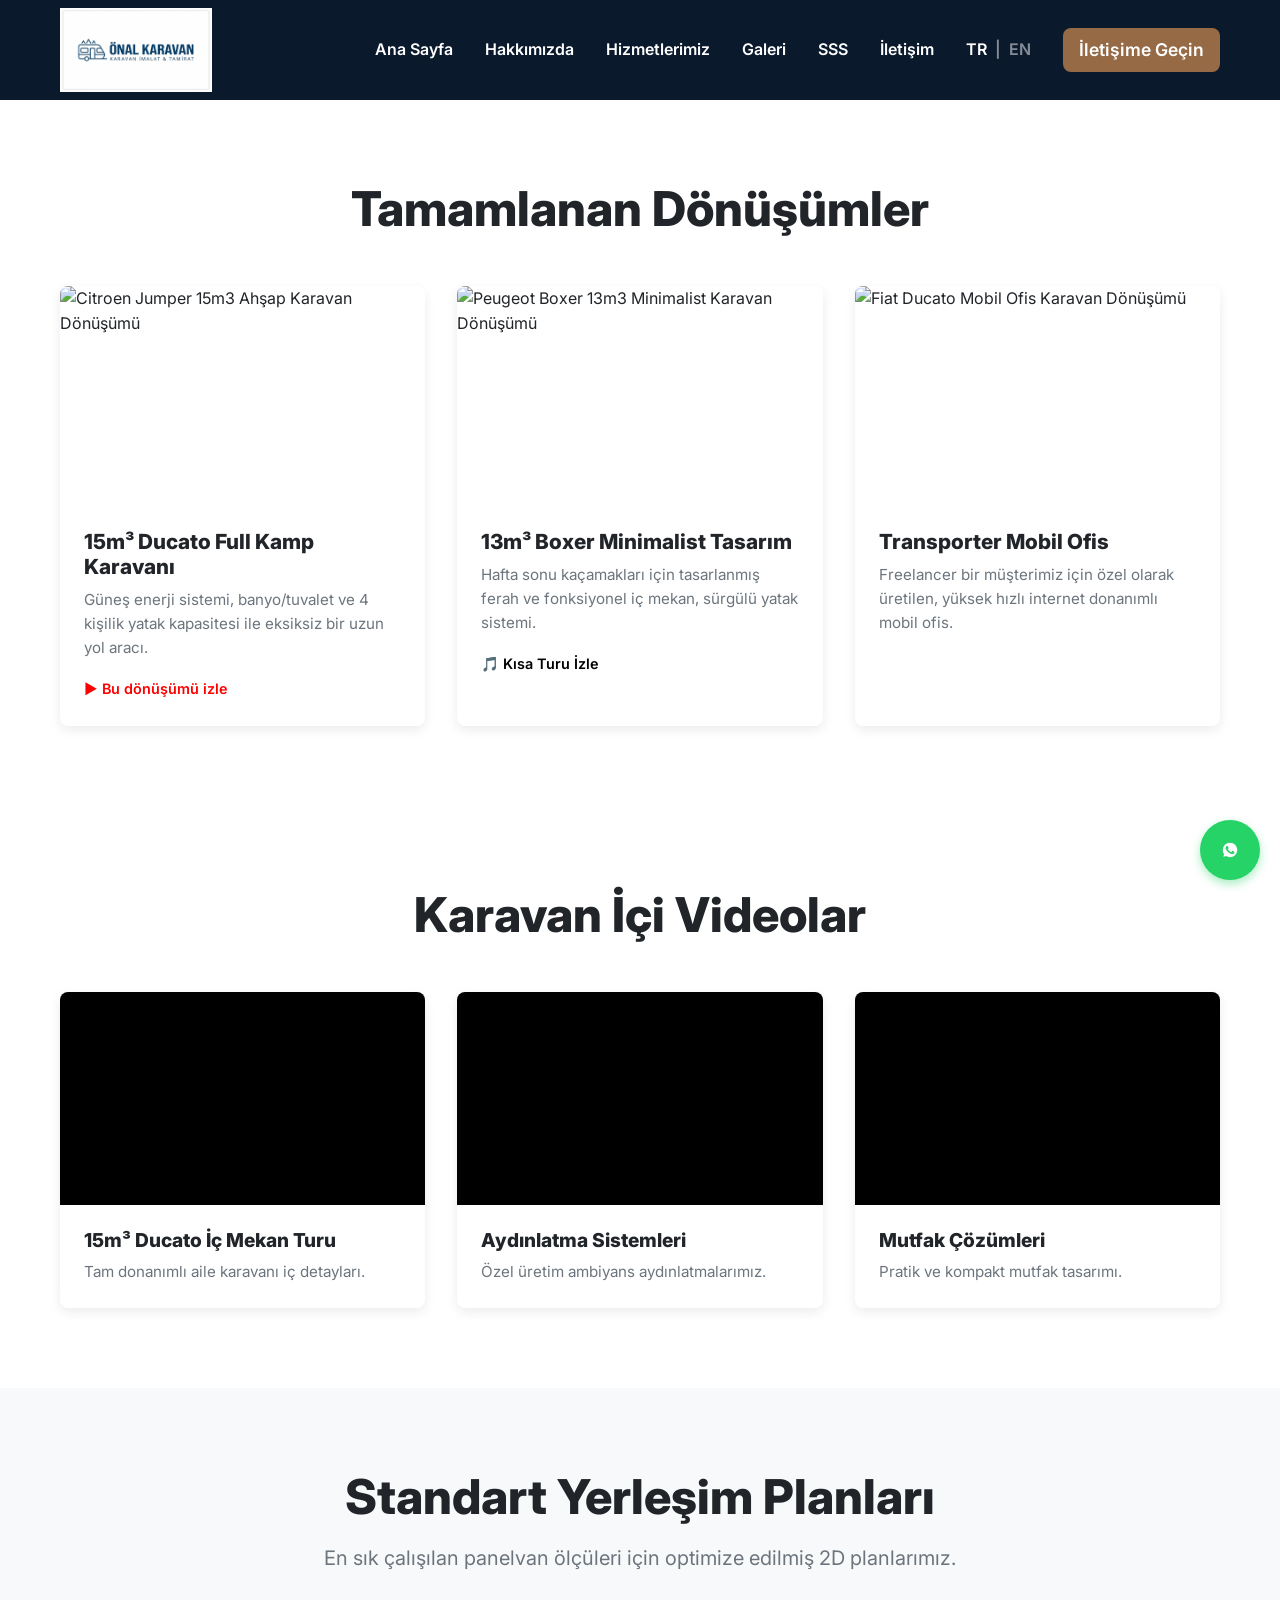
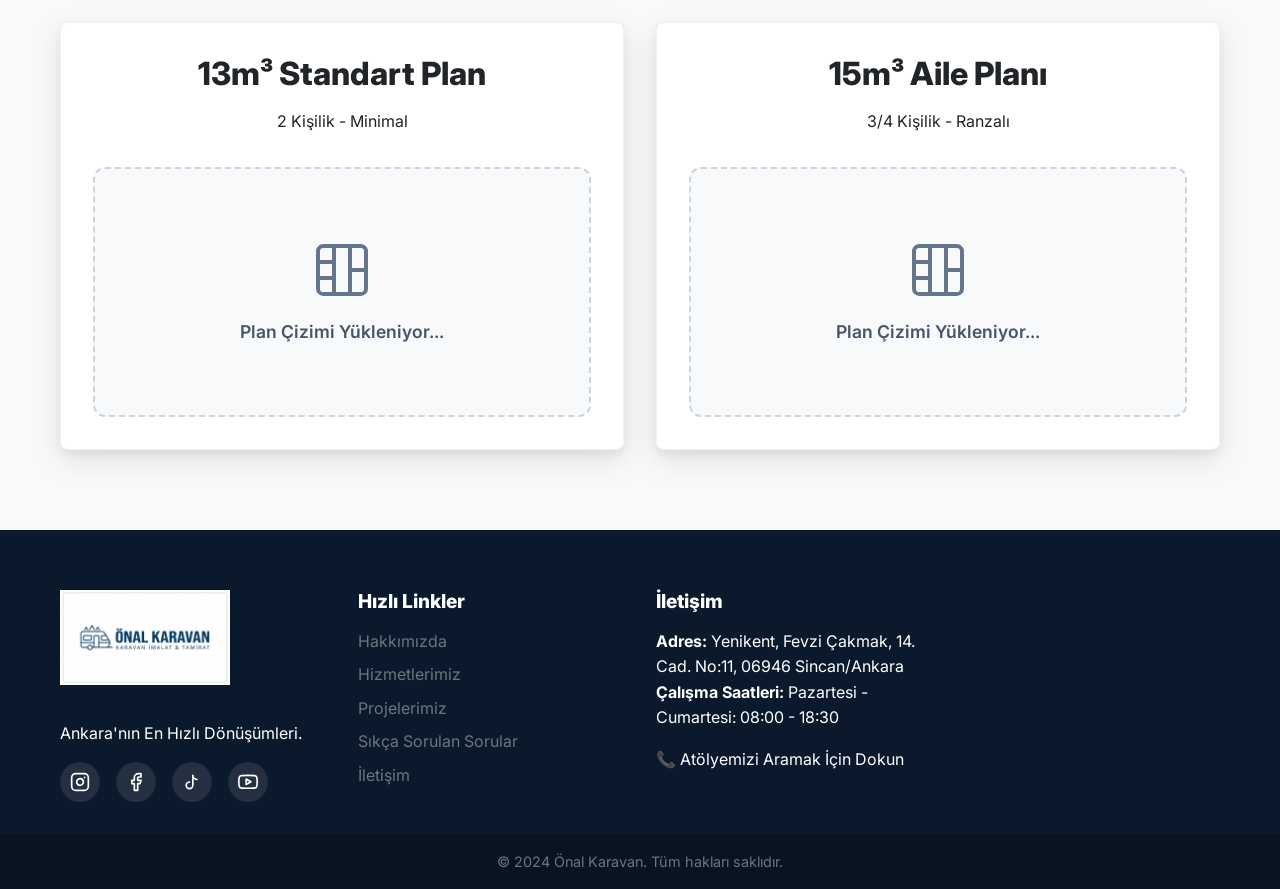
==== commit a5066a80: "Update features: dynamic testimonials, language toggle, and UI enhancements" ====
--- a/Onal_KaravanV3/galeri.html
+++ b/Onal_KaravanV3/galeri.html
@@ -37,6 +37,7 @@
                     <li><a href="galeri.html">Galeri</a></li>
                     <li><a href="sss.html">SSS</a></li>
                     <li><a href="iletisim.html">İletişim</a></li>
+                    <li class="lang-switch"><a href="#" class="active">TR</a> | <a href="#">EN</a></li>
                     <li><a href="iletisim.html" class="btn btn-primary" style="padding: 8px 16px;">İletişime Geçin</a></li>
                 </ul>
             </nav>
@@ -92,6 +93,48 @@
             </div>
         </section>
 
+        <!-- Video Gallery -->
+        <section class="video-gallery-section section-padding">
+            <div class="container">
+                <h2 class="text-center mb-3">Karavan İçi Videolar</h2>
+                <div class="video-grid">
+                    <div class="video-card">
+                        <div class="video-wrapper">
+                            <video autoplay loop muted playsinline poster="https://images.unsplash.com/photo-1523987355523-c7b5b0dd90a7?auto=format&fit=crop&w=600&q=80">
+                                <source src="https://cdn.pixabay.com/video/2020/05/21/40003-424754388_large.mp4" type="video/mp4">
+                            </video>
+                        </div>
+                        <div class="video-info">
+                            <h3>15m³ Ducato İç Mekan Turu</h3>
+                            <p>Tam donanımlı aile karavanı iç detayları.</p>
+                        </div>
+                    </div>
+                    <div class="video-card">
+                        <div class="video-wrapper">
+                            <video autoplay loop muted playsinline poster="https://images.unsplash.com/photo-1513682236836-c67b93db5f86?auto=format&fit=crop&w=600&q=80">
+                                <source src="https://cdn.pixabay.com/video/2021/08/25/86278-592864386_large.mp4" type="video/mp4">
+                            </video>
+                        </div>
+                        <div class="video-info">
+                            <h3>Aydınlatma Sistemleri</h3>
+                            <p>Özel üretim ambiyans aydınlatmalarımız.</p>
+                        </div>
+                    </div>
+                    <div class="video-card">
+                        <div class="video-wrapper">
+                            <video autoplay loop muted playsinline poster="https://images.unsplash.com/photo-1555396273-367ea4eb4db5?auto=format&fit=crop&w=600&q=80">
+                                <source src="https://cdn.pixabay.com/video/2023/10/22/186066-876939954_large.mp4" type="video/mp4">
+                            </video>
+                        </div>
+                        <div class="video-info">
+                            <h3>Mutfak Çözümleri</h3>
+                            <p>Pratik ve kompakt mutfak tasarımı.</p>
+                        </div>
+                    </div>
+                </div>
+            </div>
+        </section>
+
         <!-- Layout Plans -->
         <section class="plans-section section-padding" style="background-color: var(--bg-offwhite)">
             <div class="container">
@@ -100,102 +143,19 @@
                 <div class="plans-grid" style="display: grid; grid-template-columns: repeat(auto-fit, minmax(300px, 1fr)); gap: 2rem;">
                     <div class="plan-card" style="background:var(--bg-white); padding:2rem; border-radius:var(--border-radius); box-shadow: 0 10px 30px rgba(0,0,0,0.1), 0 4px 8px rgba(0,0,0,0.06); border: 1px solid rgba(0,0,0,0.05); text-align:center;">
                         <h3>13m³ Standart Plan</h3>
-                        <p class="text-muted mb-1">2 Kişilik - Minimal</p>
-                        <svg viewBox="0 0 500 280" xmlns="http://www.w3.org/2000/svg" style="width:100%; height:auto; background:#FDFDFD; border-radius:8px; border:1px solid #E8E8E8;" aria-label="13m³ Karavan İç Yerleşim Planı - 2 Kişilik Minimal">
-                            <!-- Van outline -->
-                            <rect x="20" y="20" width="460" height="240" rx="12" ry="12" fill="none" stroke="#0B192C" stroke-width="2.5"/>
-                            <!-- Cab area -->
-                            <path d="M460 20 Q490 140 460 260" fill="none" stroke="#0B192C" stroke-width="2.5"/>
-                            <rect x="435" y="60" width="30" height="40" rx="4" fill="#E8EDF2" stroke="#0B192C" stroke-width="1.2"/>
-                            <rect x="435" y="165" width="30" height="40" rx="4" fill="#E8EDF2" stroke="#0B192C" stroke-width="1.2"/>
-                            <text x="450" y="85" font-size="8" fill="#6C757D" text-anchor="middle" font-family="Inter, sans-serif">Koltuk</text>
-                            <text x="450" y="190" font-size="8" fill="#6C757D" text-anchor="middle" font-family="Inter, sans-serif">Koltuk</text>
-                            <!-- Bed area -->
-                            <rect x="30" y="30" width="150" height="200" rx="6" fill="#E8EDF2" stroke="#966A45" stroke-width="1.5" stroke-dasharray="6 3"/>
-                            <text x="105" y="125" font-size="13" fill="#966A45" text-anchor="middle" font-weight="600" font-family="Inter, sans-serif">Yatak</text>
-                            <text x="105" y="145" font-size="10" fill="#6C757D" text-anchor="middle" font-family="Inter, sans-serif">190×130 cm</text>
-                            <!-- Kitchen counter -->
-                            <rect x="200" y="30" width="80" height="55" rx="4" fill="#DDE5ED" stroke="#0B192C" stroke-width="1.2"/>
-                            <circle cx="220" cy="52" r="8" fill="none" stroke="#6C757D" stroke-width="1"/>
-                            <circle cx="245" cy="52" r="8" fill="none" stroke="#6C757D" stroke-width="1"/>
-                            <rect x="260" y="42" width="15" height="20" rx="2" fill="none" stroke="#6C757D" stroke-width="1"/>
-                            <text x="240" y="78" font-size="9" fill="#0B192C" text-anchor="middle" font-weight="600" font-family="Inter, sans-serif">Mutfak</text>
-                            <!-- Dinette / Seating -->
-                            <rect x="300" y="30" width="120" height="90" rx="4" fill="#F0F4F8" stroke="#0B192C" stroke-width="1.2"/>
-                            <rect x="310" y="40" width="100" height="25" rx="3" fill="#DDE5ED" stroke="#6C757D" stroke-width="0.8"/>
-                            <rect x="310" y="80" width="100" height="25" rx="3" fill="#DDE5ED" stroke="#6C757D" stroke-width="0.8"/>
-                            <rect x="340" y="65" width="40" height="15" rx="2" fill="#E8EDF2" stroke="#6C757D" stroke-width="0.8"/>
-                            <text x="360" y="130" font-size="9" fill="#0B192C" text-anchor="middle" font-weight="600" font-family="Inter, sans-serif">Oturma</text>
-                            <!-- Wet room / WC -->
-                            <rect x="200" y="160" width="80" height="70" rx="4" fill="#D6EAF8" stroke="#0B192C" stroke-width="1.2"/>
-                            <circle cx="240" y="185" r="10" fill="none" stroke="#6C757D" stroke-width="1"/>
-                            <text x="240" y="220" font-size="9" fill="#0B192C" text-anchor="middle" font-weight="600" font-family="Inter, sans-serif">WC / Duş</text>
-                            <!-- Storage -->
-                            <rect x="300" y="160" width="120" height="70" rx="4" fill="#F5F0EB" stroke="#966A45" stroke-width="1.2"/>
-                            <text x="360" y="200" font-size="9" fill="#966A45" text-anchor="middle" font-weight="600" font-family="Inter, sans-serif">Depolama</text>
-                            <!-- Door -->
-                            <rect x="188" y="235" width="35" height="8" rx="2" fill="#966A45"/>
-                            <text x="205" y="256" font-size="8" fill="#6C757D" text-anchor="middle" font-family="Inter, sans-serif">Kapı</text>
-                            <!-- Dimension lines -->
-                            <line x1="20" y1="270" x2="480" y2="270" stroke="#6C757D" stroke-width="0.8" stroke-dasharray="4 2"/>
-                            <text x="250" y="278" font-size="9" fill="#6C757D" text-anchor="middle" font-family="Inter, sans-serif">≈ 5.40 m</text>
-                        </svg>
+                        <p class="text-muted mb-2">2 Kişilik - Minimal</p>
+                        <div class="placeholder-sketch" style="background:#F8F9FA; border:2px dashed #CBD5E1; border-radius:12px; height:250px; display:flex; flex-direction:column; align-items:center; justify-content:center; color:#64748B;">
+                            <svg width="64" height="64" viewBox="0 0 24 24" fill="none" stroke="currentColor" stroke-width="1.5" stroke-linecap="round" stroke-linejoin="round" style="margin-bottom:1rem;"><rect x="3" y="3" width="18" height="18" rx="2" ry="2"></rect><line x1="9" y1="3" x2="9" y2="21"></line><line x1="15" y1="3" x2="15" y2="21"></line><line x1="3" y1="9" x2="9" y2="9"></line><line x1="3" y1="15" x2="9" y2="15"></line><line x1="15" y1="12" x2="21" y2="12"></line></svg>
+                            <span style="font-weight:600; font-size:1.1rem; color:#475569;">Plan Çizimi Yükleniyor...</span>
+                        </div>
                     </div>
                     <div class="plan-card" style="background:var(--bg-white); padding:2rem; border-radius:var(--border-radius); box-shadow: 0 10px 30px rgba(0,0,0,0.1), 0 4px 8px rgba(0,0,0,0.06); border: 1px solid rgba(0,0,0,0.05); text-align:center;">
                         <h3>15m³ Aile Planı</h3>
-                        <p class="text-muted mb-1">3/4 Kişilik - Ranzalı</p>
-                        <svg viewBox="0 0 560 280" xmlns="http://www.w3.org/2000/svg" style="width:100%; height:auto; background:#FDFDFD; border-radius:8px; border:1px solid #E8E8E8;" aria-label="15m³ Karavan İç Yerleşim Planı - 3/4 Kişilik Aile">
-                            <!-- Van outline -->
-                            <rect x="20" y="20" width="520" height="240" rx="12" ry="12" fill="none" stroke="#0B192C" stroke-width="2.5"/>
-                            <!-- Cab area -->
-                            <path d="M520 20 Q550 140 520 260" fill="none" stroke="#0B192C" stroke-width="2.5"/>
-                            <rect x="495" y="60" width="30" height="40" rx="4" fill="#E8EDF2" stroke="#0B192C" stroke-width="1.2"/>
-                            <rect x="495" y="165" width="30" height="40" rx="4" fill="#E8EDF2" stroke="#0B192C" stroke-width="1.2"/>
-                            <text x="510" y="85" font-size="8" fill="#6C757D" text-anchor="middle" font-family="Inter, sans-serif">Koltuk</text>
-                            <text x="510" y="190" font-size="8" fill="#6C757D" text-anchor="middle" font-family="Inter, sans-serif">Koltuk</text>
-                            <!-- Main bed -->
-                            <rect x="30" y="30" width="130" height="115" rx="6" fill="#E8EDF2" stroke="#966A45" stroke-width="1.5" stroke-dasharray="6 3"/>
-                            <text x="95" y="82" font-size="12" fill="#966A45" text-anchor="middle" font-weight="600" font-family="Inter, sans-serif">Ana Yatak</text>
-                            <text x="95" y="100" font-size="9" fill="#6C757D" text-anchor="middle" font-family="Inter, sans-serif">190×135 cm</text>
-                            <!-- Bunk beds -->
-                            <rect x="30" y="155" width="130" height="95" rx="6" fill="#F5F0EB" stroke="#966A45" stroke-width="1.5" stroke-dasharray="6 3"/>
-                            <line x1="30" y1="202" x2="160" y2="202" stroke="#966A45" stroke-width="1" stroke-dasharray="4 2"/>
-                            <text x="95" y="185" font-size="10" fill="#966A45" text-anchor="middle" font-weight="600" font-family="Inter, sans-serif">Ranza Üst</text>
-                            <text x="95" y="225" font-size="10" fill="#966A45" text-anchor="middle" font-weight="600" font-family="Inter, sans-serif">Ranza Alt</text>
-                            <!-- Kitchen -->
-                            <rect x="180" y="30" width="100" height="60" rx="4" fill="#DDE5ED" stroke="#0B192C" stroke-width="1.2"/>
-                            <circle cx="205" cy="52" r="8" fill="none" stroke="#6C757D" stroke-width="1"/>
-                            <circle cx="230" cy="52" r="8" fill="none" stroke="#6C757D" stroke-width="1"/>
-                            <rect x="248" y="40" width="25" height="18" rx="2" fill="none" stroke="#6C757D" stroke-width="1"/>
-                            <text x="230" y="82" font-size="9" fill="#0B192C" text-anchor="middle" font-weight="600" font-family="Inter, sans-serif">Mutfak</text>
-                            <!-- Dinette -->
-                            <rect x="300" y="30" width="90" height="95" rx="4" fill="#F0F4F8" stroke="#0B192C" stroke-width="1.2"/>
-                            <rect x="310" y="40" width="70" height="22" rx="3" fill="#DDE5ED" stroke="#6C757D" stroke-width="0.8"/>
-                            <rect x="310" y="85" width="70" height="22" rx="3" fill="#DDE5ED" stroke="#6C757D" stroke-width="0.8"/>
-                            <rect x="325" y="62" width="40" height="23" rx="2" fill="#E8EDF2" stroke="#6C757D" stroke-width="0.8"/>
-                            <text x="345" y="137" font-size="9" fill="#0B192C" text-anchor="middle" font-weight="600" font-family="Inter, sans-serif">Yemek Alanı</text>
-                            <!-- WC / Shower -->
-                            <rect x="180" y="160" width="90" height="90" rx="4" fill="#D6EAF8" stroke="#0B192C" stroke-width="1.2"/>
-                            <circle cx="225" cy="190" r="12" fill="none" stroke="#6C757D" stroke-width="1"/>
-                            <text x="225" y="235" font-size="9" fill="#0B192C" text-anchor="middle" font-weight="600" font-family="Inter, sans-serif">WC / Duş</text>
-                            <!-- Wardrobe + Storage -->
-                            <rect x="290" y="160" width="50" height="90" rx="4" fill="#F5F0EB" stroke="#966A45" stroke-width="1.2"/>
-                            <text x="315" y="210" font-size="8" fill="#966A45" text-anchor="middle" font-weight="600" font-family="Inter, sans-serif">Dolap</text>
-                            <!-- Large storage -->
-                            <rect x="360" y="155" width="120" height="95" rx="4" fill="#F0F4F8" stroke="#0B192C" stroke-width="1.2"/>
-                            <text x="420" y="200" font-size="9" fill="#0B192C" text-anchor="middle" font-weight="600" font-family="Inter, sans-serif">Depolama</text>
-                            <text x="420" y="215" font-size="8" fill="#6C757D" text-anchor="middle" font-family="Inter, sans-serif">Garaj Alanı</text>
-                            <!-- Lounge -->
-                            <rect x="410" y="30" width="80" height="95" rx="4" fill="#E8EDF2" stroke="#0B192C" stroke-width="1.2"/>
-                            <text x="450" y="75" font-size="9" fill="#0B192C" text-anchor="middle" font-weight="600" font-family="Inter, sans-serif">Salon /</text>
-                            <text x="450" y="90" font-size="9" fill="#0B192C" text-anchor="middle" font-weight="600" font-family="Inter, sans-serif">Oturma</text>
-                            <!-- Door -->
-                            <rect x="168" y="235" width="35" height="8" rx="2" fill="#966A45"/>
-                            <text x="185" y="256" font-size="8" fill="#6C757D" text-anchor="middle" font-family="Inter, sans-serif">Kapı</text>
-                            <!-- Dimension lines -->
-                            <line x1="20" y1="270" x2="540" y2="270" stroke="#6C757D" stroke-width="0.8" stroke-dasharray="4 2"/>
-                            <text x="280" y="278" font-size="9" fill="#6C757D" text-anchor="middle" font-family="Inter, sans-serif">≈ 6.00 m</text>
-                        </svg>
+                        <p class="text-muted mb-2">3/4 Kişilik - Ranzalı</p>
+                        <div class="placeholder-sketch" style="background:#F8F9FA; border:2px dashed #CBD5E1; border-radius:12px; height:250px; display:flex; flex-direction:column; align-items:center; justify-content:center; color:#64748B;">
+                            <svg width="64" height="64" viewBox="0 0 24 24" fill="none" stroke="currentColor" stroke-width="1.5" stroke-linecap="round" stroke-linejoin="round" style="margin-bottom:1rem;"><rect x="3" y="3" width="18" height="18" rx="2" ry="2"></rect><line x1="9" y1="3" x2="9" y2="21"></line><line x1="15" y1="3" x2="15" y2="21"></line><line x1="3" y1="9" x2="9" y2="9"></line><line x1="3" y1="15" x2="9" y2="15"></line><line x1="15" y1="12" x2="21" y2="12"></line></svg>
+                            <span style="font-weight:600; font-size:1.1rem; color:#475569;">Plan Çizimi Yükleniyor...</span>
+                        </div>
                     </div>
                 </div>
             </div>
--- a/Onal_KaravanV3/css/style.css
+++ b/Onal_KaravanV3/css/style.css
@@ -248,10 +248,36 @@
     width: 100%;
 }
 
+/* Language Toggle */
+.lang-switch {
+    display: flex;
+    align-items: center;
+    gap: 8px;
+    font-weight: 600;
+    color: rgba(255, 255, 255, 0.5);
+}
+
+.lang-switch a {
+    color: rgba(255, 255, 255, 0.5) !important; /* Override default link color */
+    padding-bottom: 0 !important;
+}
+
+.lang-switch a::after {
+    display: none !important; /* Hide underline effect */
+}
+
+.lang-switch a:hover {
+    color: var(--text-light) !important;
+}
+
+.lang-switch a.active {
+    color: var(--text-light) !important;
+}
+
 /* Mobile Menu Toggle */
 .menu-toggle {
     display: none;
-    color: var(--text-dark);
+    color: var(--text-light); /* Changed from text-dark to ensure visibility */
 }
 
 /* Footer */
@@ -394,7 +420,7 @@
         background: none;
         border: none;
         font-size: 1.5rem;
-        color: var(--text-dark);
+        color: var(--text-light); /* White for dark background */
         cursor: pointer;
     }
 
@@ -405,8 +431,8 @@
         width: 85%;
         max-width: 320px;
         height: 100vh;
-        background-color: var(--bg-white);
-        box-shadow: -4px 0 10px rgba(0,0,0,0.1);
+        background-color: var(--bg-dark-navy); /* Fixed to match premium theme */
+        box-shadow: -4px 0 10px rgba(0,0,0,0.5); /* Stronger shadow */
         display: flex;
         flex-direction: column;
         padding: 2rem 1rem;
@@ -1023,3 +1049,85 @@
     padding-top: 0;
     color: var(--text-muted);
 }
+
+/* ==========================================================================
+   5. ABOUT PAGE STYLES
+   ========================================================================== */
+.about-grid {
+    display: grid;
+    grid-template-columns: 1fr 1fr;
+    gap: 4rem;
+    align-items: center;
+}
+
+.about-text h2 {
+    font-size: 2.5rem;
+    color: var(--text-dark);
+}
+
+.about-text p {
+    font-size: 1.1rem;
+    color: var(--text-muted);
+    line-height: 1.8;
+}
+
+.values-list .subtitle {
+    color: var(--text-muted);
+}
+
+@media (max-width: 900px) {
+    .about-grid {
+        grid-template-columns: 1fr;
+        gap: 2rem;
+    }
+}
+
+/* ==========================================================================
+   6. GALLERY VIDEO STYLES
+   ========================================================================== */
+.video-grid {
+    display: grid;
+    grid-template-columns: repeat(auto-fit, minmax(300px, 1fr));
+    gap: 2rem;
+    margin-top: 2rem;
+}
+
+.video-card {
+    background: var(--bg-white);
+    border-radius: var(--border-radius);
+    overflow: hidden;
+    box-shadow: var(--box-shadow);
+    transition: transform var(--transition-normal);
+}
+
+.video-card:hover {
+    transform: translateY(-5px);
+    box-shadow: 0 10px 25px rgba(0,0,0,0.15);
+}
+
+.video-wrapper {
+    position: relative;
+    width: 100%;
+    aspect-ratio: 16/9;
+    background: #000;
+}
+
+.video-wrapper video {
+    width: 100%;
+    height: 100%;
+    object-fit: cover;
+}
+
+.video-info {
+    padding: 1.5rem;
+}
+
+.video-info h3 {
+    margin-bottom: 0.5rem;
+    font-size: 1.2rem;
+}
+
+.video-info p {
+    color: var(--text-muted);
+    font-size: 0.95rem;
+}
